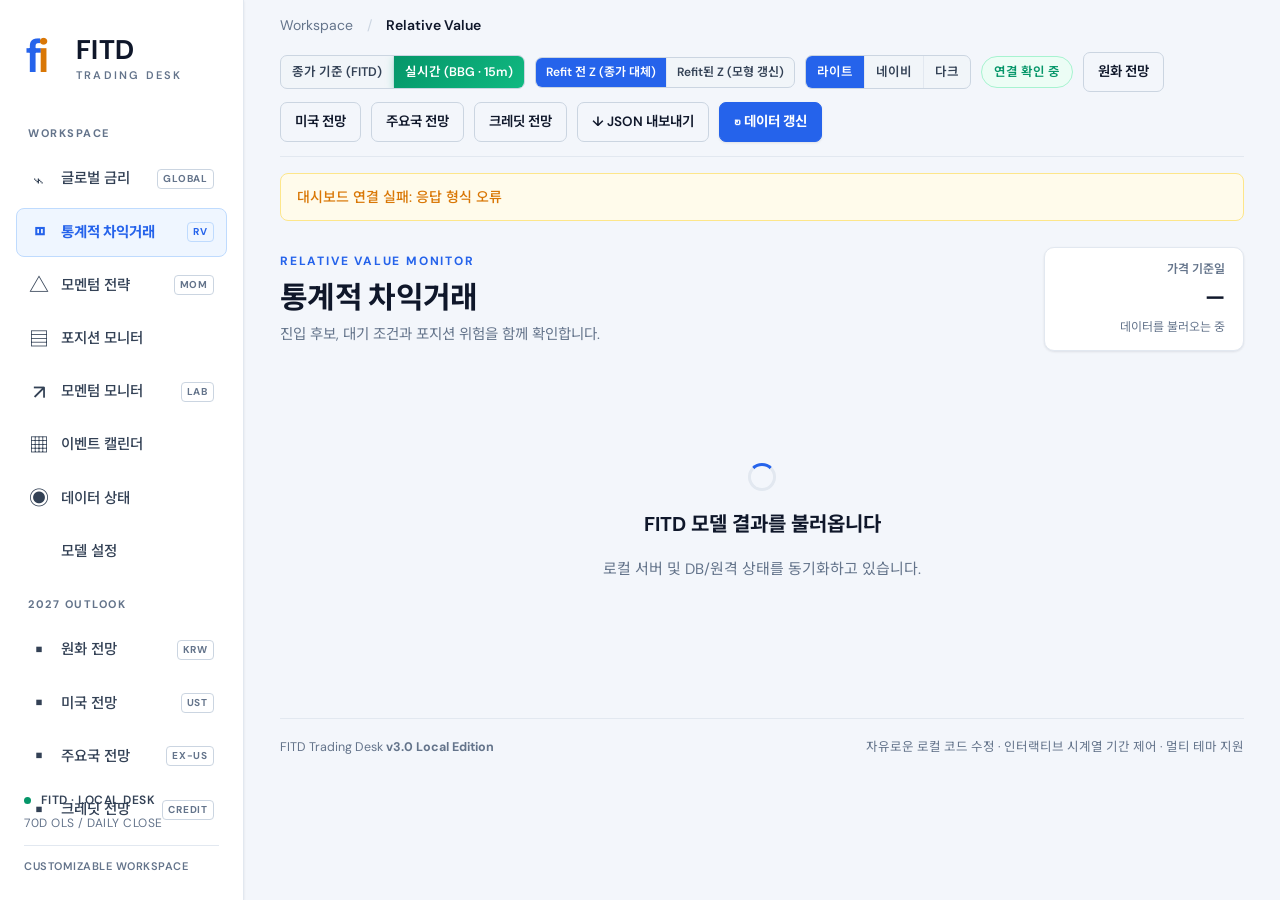
==== index.html @ e3f9f6d8 "Auto-sync FITD Desk snapshot (2026-11-24 13:37:31 KST, 8 files updated)" ====
<!doctype html>
<html lang="ko" data-theme="light">
<head>
  <meta charset="utf-8">
  <meta name="viewport" content="width=device-width,initial-scale=1">
  <meta name="description" content="FITD 기반 글로벌 금리, 통계적 차익거래(RV), 포지션 및 모멘텀·CTA 연구 대시보드">
  <title>FITD · Trading Desk</title>
  <script>
    (function() {
      try {
        var saved = localStorage.getItem('fitd-theme') || 'light';
        if (['light', 'slate', 'dark'].indexOf(saved) === -1) saved = 'light';
        document.documentElement.setAttribute('data-theme', saved);
      } catch (e) {}

      // Cloud Static Host Adapter (GitHub Pages / Vercel / Netlify / Non-local static hosting)
      var isLocalServer = (location.hostname === 'localhost' || location.hostname === '127.0.0.1' || location.port === '8090');
      if (!isLocalServer) {
        var origFetch = window.fetch.bind(window);
        var cloudBust = Math.floor(Date.now() / 15000);
        var useLocalBridgeUntil = 0;
        var LOCAL_API_BASE = 'http://localhost:8090';
        var LOCAL_POS_KEY = 'fitd-cloud-local-positions';
        var lastCloudState = null;

        function loadLocalPositions() {
          try { return JSON.parse(localStorage.getItem(LOCAL_POS_KEY) || '[]'); } catch (e) { return []; }
        }
        function saveLocalPositions(arr) {
          try { localStorage.setItem(LOCAL_POS_KEY, JSON.stringify(arr)); } catch (e) {}
        }
        function makeJsonResp(obj, status) {
          return new Response(JSON.stringify(obj), {
            status: status || 200,
            headers: { 'Content-Type': 'application/json; charset=utf-8' }
          });
        }
        function tryLocalBridge(urlStr, init, timeoutMs) {
          var ctrl = typeof AbortController !== 'undefined' ? new AbortController() : null;
          var timer = ctrl ? setTimeout(function() { ctrl.abort(); }, timeoutMs || 3000) : null;
          var opts = Object.assign({}, init || {});
          if (ctrl) opts.signal = ctrl.signal;
          return origFetch(LOCAL_API_BASE + urlStr, opts).then(function(r) {
            if (timer) clearTimeout(timer);
            if (!r.ok) throw new Error('HTTP ' + r.status);
            useLocalBridgeUntil = Date.now() + 90000;
            return r;
          }, function(err) {
            if (timer) clearTimeout(timer);
            throw err;
          });
        }
        function handleLocalBrowserPosition(body) {
          var arr = loadLocalPositions();
          var act = body && body.action;
          var nowIso = new Date().toISOString();
          var st = lastCloudState || {};
          var asOf = st.as_of || nowIso.slice(0, 10);
          var assetsMap = {};
          (st.assets || []).forEach(function(a) { assetsMap[a.id] = a; });

          if (act === 'manual_open') {
            var leg1 = body.leg1;
            var leg2 = body.leg2 || null;
            var a1 = assetsMap[leg1] || { name: leg1, class: 'FX' };
            var a2 = leg2 ? (assetsMap[leg2] || { name: leg2 }) : null;
            var cls = a1.class || 'FX';
            var krw = cls === 'Rates' && (body.rates_currency || 'KRW') === 'KRW';
            var s1 = cls === 'Rates'
              ? (Number(krw ? body.total_sensitivity_manwon : body.total_dv01_usd) || 100) * (krw ? 10000 : 1) * (leg2 ? (Number(body.leg1_weight || 50) / 100) : 1)
              : (Number(body.mio1 || 1) * 1e6);
            var s2 = !leg2 ? 0 : (cls === 'Rates'
              ? (Number(krw ? body.total_sensitivity_manwon : body.total_dv01_usd) || 100) * (krw ? 10000 : 1) * (1 - Number(body.leg1_weight || 50) / 100)
              : (Number(body.mio2 || 1) * 1e6));
            var pid = 'local_' + Math.random().toString(16).slice(2, 10);
            var q1 = Number(body.quote1 || 0);
            var q2 = leg2 ? Number(body.quote2 || 0) : null;
            var rowMatch = (st.rows || []).find(function(r) { return r.id === (leg1 + '-' + leg2) || r.id === (leg2 + '-' + leg1); });
            var newPos = {
              id: pid,
              schema_version: 2,
              revision: 1,
              pair_id: leg2 ? (leg1 + '-' + leg2) : leg1,
              name: a2 ? (a1.name + ' / ' + a2.name) : a1.name,
              asset_class: cls,
              pnl_currency: cls === 'Rates' ? (body.rates_currency || 'KRW') : 'USD',
              strategy: body.strategy || 'MANUAL',
              shape: leg2 ? (body.shape || 'PAIR') : 'SINGLE',
              leg1: leg1,
              leg2: leg2,
              node1: a1.name,
              node2: a2 ? a2.name : null,
              side1: Number(body.side1 || 1),
              side2: leg2 ? Number(body.side2 || -1) : 0,
              entry_date: body.entry_date || asOf,
              status: 'OPEN',
              monitor: 'HOLD',
              monitor_flags: [{ code: 'HOLD', reason: '클라우드 브라우저 로컬 저장 포지션 (전사 공유 등록은 메인 데스크 PC에서 자동 동기화됩니다)' }],
              leg1_size: s1,
              leg2_size: s2,
              current_leg1_size: s1,
              current_leg2_size: s2,
              remaining_fraction: 1.0,
              entry_quote1: q1,
              entry_quote2: q2,
              average_entry_quote1: q1,
              average_entry_quote2: q2,
              pnl: 0,
              realized_pnl: 0,
              unrealized_pnl: 0,
              fixed_z: rowMatch ? Number(rowMatch.oos_z || 0) : 0,
              entry_fixed_z: rowMatch ? Number(rowMatch.oos_z || 0) : 0,
              current_oos_z: rowMatch ? Number(rowMatch.oos_z || 0) : 0,
              current_refit_z: rowMatch ? Number(rowMatch.refit_z || 0) : 0,
              exit_z: 0.5,
              stop_z: 3.7,
              hardcap: Number(body.hardcap || 0),
              notes: body.notes || '',
              lots: [{ id: pid + ':original', entry_date: body.entry_date || asOf, entry_quote1: q1, entry_quote2: q2, leg1_size: s1, leg2_size: s2, remaining_fraction: 1.0, unrealized_pnl: 0 }],
              events: [{ type: 'OPEN', trade_date: body.entry_date || asOf, quote1: q1, quote2: q2, leg1_size: s1, leg2_size: s2, remaining_fraction: 1.0, notes: body.notes || '', created_at: nowIso }],
              history_points: [],
              _browser_local: true
            };
            arr.unshift(newPos);
            saveLocalPositions(arr);
            return makeJsonResp({ ok: true, id: pid, local_only: true });
          }
          if (act === 'delete') {
            arr = arr.filter(function(p) { return p.id !== body.id; });
            saveLocalPositions(arr);
            return makeJsonResp({ ok: true, deleted: body.id, local_only: true });
          }
          var idx = arr.findIndex(function(p) { return p.id === body.id; });
          if (idx === -1) {
            return makeJsonResp({ error: '이 포지션은 메인 데스크 PC(localhost:8090)에서 관리되는 공유 포지션입니다. 메인 데스크 PC에서 수정/청산하면 클라우드에 자동 반영됩니다.' }, 400);
          }
          if (act === 'note') arr[idx].notes = body.notes || '';
          else if (act === 'close' || act === 'manual_close') {
            arr[idx].status = 'CLOSED';
            arr[idx].remaining_fraction = 0;
            arr[idx].exit_date = body.trade_date || asOf;
          } else if (act === 'manual_edit') {
            if (body.quote1 != null) arr[idx].entry_quote1 = arr[idx].average_entry_quote1 = Number(body.quote1);
            if (body.quote2 != null) arr[idx].entry_quote2 = arr[idx].average_entry_quote2 = Number(body.quote2);
            if (body.notes != null) arr[idx].notes = body.notes;
          }
          saveLocalPositions(arr);
          return makeJsonResp({ ok: true, id: body.id, local_only: true });
        }

        window.fetch = function(input, init) {
          var urlStr = typeof input === 'string' ? input : (input && input.url ? input.url : String(input));
          var method = (init && init.method ? init.method : 'GET').toUpperCase();
          var modePref = 'live';
          try { modePref = localStorage.getItem('fitd-data-mode') || 'live'; } catch (e) {}
          if (urlStr.indexOf('mode=close') !== -1) modePref = 'close';
          else if (urlStr.indexOf('mode=live') !== -1) modePref = 'live';

          // Bridge write actions (/api/positions, /api/settings) to local server if available on this PC, else browser-local fallback
          if (urlStr.indexOf('/api/positions') === 0 && method === 'POST') {
            var reqBody = {};
            try { reqBody = JSON.parse((init && init.body) || '{}'); } catch (e) {}
            return tryLocalBridge(urlStr, init, 4000).catch(function() {
              return handleLocalBrowserPosition(reqBody);
            });
          }
          if (urlStr.indexOf('/api/settings') === 0 && method === 'POST') {
            return tryLocalBridge(urlStr, init, 4000).catch(function() {
              return makeJsonResp({ ok: true, local_only: true });
            });
          }
          if (urlStr.indexOf('/api/refresh') === 0) {
            cloudBust = Date.now();
            return tryLocalBridge(urlStr, init, 6000).catch(function() {
              return origFetch('./data/cloud-status.json?t=' + cloudBust, { cache: 'no-store' });
            });
          }
          if (urlStr.indexOf('/api/') === 0 && Date.now() < useLocalBridgeUntil) {
            return tryLocalBridge(urlStr, init, 3000).catch(function() {
              useLocalBridgeUntil = 0;
              return window.fetch(input, init);
            });
          }

          var ts = 't=' + cloudBust;
          if (urlStr.indexOf('/api/data-mode') === 0) {
            if (method === 'POST' && init && init.body) {
              try {
                var b = JSON.parse(init.body);
                if (b.mode) localStorage.setItem('fitd-data-mode', b.mode);
                if (b.force_refresh) cloudBust = Date.now();
              } catch (e) {}
            }
            return origFetch('./data/cloud-status.json?t=' + cloudBust, { cache: 'no-store' });
          }
          if (urlStr.indexOf('/api/state') === 0) {
            return origFetch('./data/state-' + modePref + '.json?' + ts, { cache: 'no-store' }).then(function(resp) {
              if (!resp.ok) return resp;
              return resp.json().then(function(stObj) {
                lastCloudState = stObj;
                var lp = loadLocalPositions();
                if (lp.length) {
                  var existingIds = {};
                  (stObj.positions || []).forEach(function(p) { existingIds[p.id] = true; });
                  var merged = (stObj.positions || []).slice();
                  lp.forEach(function(p) { if (!existingIds[p.id]) merged.unshift(p); });
                  stObj.positions = merged;
                }
                return makeJsonResp(stObj, 200);
              });
            });
          }
          if (urlStr.indexOf('/api/momentum-cta') === 0) {
            return origFetch('./data/momentum-cta-' + modePref + '.json?' + ts, { cache: 'no-store' });
          }
          if (urlStr.indexOf('/api/cta-monitor') === 0) {
            return origFetch('./data/cta-monitor-' + modePref + '.json?' + ts, { cache: 'no-store' });
          }
          if (urlStr.indexOf('/api/recipe1-control') === 0) {
            return origFetch('./data/recipe1-control.json?' + ts, { cache: 'no-store' });
          }
          if (urlStr.indexOf('/api/momentum-strategy') === 0) {
            return origFetch('./data/momentum-strategy.json?' + ts, { cache: 'no-store' });
          }
          if (urlStr.indexOf('/api/fx-momentum-synergy') === 0 || urlStr.indexOf('/data/fx-momentum-synergy.json') === 0) {
            return origFetch('./data/fx-momentum-synergy.json?' + ts, { cache: 'no-store' });
          }
          if (urlStr.indexOf('/data/') === 0) {
            return origFetch('.' + urlStr, init);
          }
          return origFetch(input, init);
        };
      }
    })();
  </script>
  <link rel="stylesheet" href="./app.css?v=5">
</head>
<body>
  <aside class="sidebar">
    <a class="brand" href="#rv" aria-label="FITD 홈">
      <span class="logo">f<span>i</span></span>
      <span>FITD<span class="brand-sub">TRADING DESK</span></span>
    </a>

    <div class="nav-label">WORKSPACE</div>
    <nav aria-label="주 메뉴">
      <button data-tab="treasury" class="nav"><span>⌁</span> 글로벌 금리 <i>GLOBAL</i></button>
      <button data-tab="rv" class="nav active"><span>◫</span> 통계적 차익거래 <i>RV</i></button>
      <button data-tab="mom_strategy" class="nav"><span>△</span> 모멘텀 전략 <i>MOM</i></button>
      <button data-tab="book" class="nav"><span>▤</span> 포지션 모니터</button>
      <button data-tab="momentum" class="nav"><span>↗</span> 모멘텀 모니터 <i>LAB</i></button>
      <button data-tab="events" class="nav"><span>▦</span> 이벤트 캘린더</button>
      <button data-tab="data" class="nav"><span>◉</span> 데이터 상태</button>
      <button data-tab="settings" class="nav"><span></span> 모델 설정</button>
    </nav>

    <div class="nav-label" style="margin-top:20px">2027 OUTLOOK</div>
    <nav aria-label="2027 연간전망 리포트">
      <a href="./krw-2027-outlook.html" class="nav"><span>▪</span> 원화 전망 <i>KRW</i></a>
      <a href="./ust-2027-outlook.html" class="nav"><span>▪</span> 미국 전망 <i>UST</i></a>
      <a href="./global-2027-outlook.html" class="nav"><span>▪</span> 주요국 전망 <i>EX-US</i></a>
      <a href="./credit-2027-outlook.html" class="nav"><span>▪</span> 크레딧 전망 <i>CREDIT</i></a>
    </nav>

    <div class="sidebar-bottom">
      <span class="small-dot"></span> FITD · LOCAL DESK
      <p>70D OLS / DAILY CLOSE</p>
      <div class="privacy">CUSTOMIZABLE WORKSPACE</div>
    </div>
  </aside>

  <main>
    <header class="topbar">
      <div class="breadcrumb">
        Workspace <span>/</span> <b id="crumb">Relative Value</b>
      </div>
      <div class="top-actions">
        <div class="mode-switcher segmented" role="group" aria-label="데이터 소스 모드 선택">
          <button type="button" data-mode-btn="close" class="on" title="FITD DB 매일 오전 8시 전일자 종가 기준">종가 기준 (FITD)</button>
          <button type="button" data-mode-btn="live" title="전일 종가 유지 + 블룸버그 실시간 시계열 추가 (15분 주기 자동 갱신)">실시간 (BBG · 15m)</button>
        </div>
        <div class="z-basis-switcher segmented" id="z-basis-switcher" role="group" aria-label="실시간 Z-Score 기준 선택" hidden>
          <button type="button" data-z-basis-btn="prerefit" class="on" title="전일 종가 모형(Refit 전)을 유지하고 전일 종가를 현재 실시간 가격으로 대체해 평가합니다">Refit 전 Z (종가 대체)</button>
          <button type="button" data-z-basis-btn="refit" title="전일 종가까지 70일 모형을 Refit한 뒤 오늘 실시간 가격을 새 시계열 점으로 추가해 평가합니다">Refit된 Z (모형 갱신)</button>
        </div>
        <div class="theme-switcher segmented" role="group" aria-label="화면 테마 선택">
          <button type="button" data-theme-btn="light" title="밝고 선명한 화이트/슬레이트 테마">라이트</button>
          <button type="button" data-theme-btn="slate" title="눈이 편안한 소프트 네이비 테마">네이비</button>
          <button type="button" data-theme-btn="dark" title="고대비 다크 테마">다크</button>
        </div>
        <span class="connection" id="connection">연결 확인 중</span>
        <a class="btn quiet" href="./krw-2027-outlook.html" title="국내 증권사 2027 원화채 연간전망">원화 전망</a>
        <a class="btn quiet" href="./ust-2027-outlook.html" title="해외 IB 2027 미국 매크로 & 미국채 연간전망">미국 전망</a>
        <a class="btn quiet" href="./global-2027-outlook.html" title="해외 IB 2027 미국 외 주요국 매크로 & 국채 연간전망">주요국 전망</a>
        <a class="btn quiet" href="./credit-2027-outlook.html" title="2027 원화·글로벌 크레딧 연간전망">크레딧 전망</a>
        <button class="btn quiet" id="export">↓ JSON 내보내기</button>
        <button class="btn primary" id="refresh">↻ 데이터 갱신</button>
      </div>
    </header>

    <div id="notice" class="notice" hidden></div>

    <div class="page-head">
      <div>
        <div class="eyebrow" id="eyebrow">RELATIVE VALUE MONITOR</div>
        <h1 id="title">통계적 차익거래</h1>
        <p id="subtitle">진입 후보, 대기 조건과 포지션 위험을 함께 확인합니다.</p>
      </div>
      <div class="asof">
        <span>가격 기준일</span>
        <strong id="asof">—</strong>
        <small id="updated">데이터를 불러오는 중</small>
      </div>
    </div>

    <div id="loading" class="loading">
      <div class="spinner"></div>
      <h2>FITD 모델 결과를 불러옵니다</h2>
      <p>로컬 서버 및 DB/원격 상태를 동기화하고 있습니다.</p>
    </div>

    <section id="view" hidden></section>

    <footer>
      <span>FITD Trading Desk <b>v3.0 Local Edition</b></span>
      <span>자유로운 로컬 코드 수정 · 인터랙티브 시계열 기간 제어 · 멀티 테마 지원</span>
    </footer>
  </main>

  <div id="toast" role="status"></div>
  <dialog id="position-dialog" aria-label="포지션 입력"></dialog>

  <script type="module" src="./app.js?v=17"></script>
</body>
</html>
---- app.css ----
@import url('https://fonts.googleapis.com/css2?family=DM+Sans:wght@400;500;600;700&family=Noto+Sans+KR:wght@400;500;600;700&family=JetBrains+Mono:wght@500;600&display=swap');

/* ==========================================================================
   1. THEME TOKENS (Light Default · Soft Navy Slate · Refined Dark)
   ========================================================================== */
:root,
html[data-theme="light"] {
  color-scheme: light;
  --bg: #f3f6fb;
  --sidebar: #ffffff;
  --panel: #ffffff;
  --panel2: #f8fafc;
  --bg-soft: #f8fafc;
  --panel-subtle: #f1f5f9;
  --panel-accent: #eff6ff;
  --line: #e2e8f0;
  --border: #e2e8f0;
  --line-strong: #cbd5e1;
  --text: #0f172a;
  --text-secondary: #334155;
  --muted: #64748b;
  --input-bg: #ffffff;
  --input-border: #cbd5e1;
  --row-hover: #f1f5f9;
  --row-selected: #eff6ff;
  --th-bg: #f8fafc;

  /* Brand & Semantic Accents */
  --primary: #2563eb;
  --primary-fg: #ffffff;
  --orange: #d97706;
  --orange-bg: #fffbeb;
  --orange-border: #fde68a;
  --green: #059669;
  --green-bg: #ecfdf5;
  --green-border: #a7f3d0;
  --red: #e11d48;
  --red-bg: #fff1f2;
  --red-border: #fecdd3;
  --blue: #2563eb;
  --blue-bg: #eff6ff;
  --blue-border: #bfdbfe;
  --purple: #7c3aed;
  --purple-bg: #f5f3ff;
  --purple-border: #ddd6fe;

  --shadow-sm: 0 1px 3px rgba(15, 23, 42, 0.06), 0 1px 2px rgba(15, 23, 42, 0.04);
  --shadow-md: 0 4px 12px rgba(15, 23, 42, 0.08);
  --shadow-lg: 0 12px 32px rgba(15, 23, 42, 0.14);
}

html[data-theme="slate"] {
  color-scheme: dark;
  --bg: #151f32;
  --sidebar: #111a2b;
  --panel: #1e293b;
  --panel2: #263449;
  --bg-soft: #263449;
  --panel-subtle: #192436;
  --panel-accent: #1e3a5f;
  --line: #334155;
  --border: #334155;
  --line-strong: #475569;
  --text: #f8fafc;
  --text-secondary: #e2e8f0;
  --muted: #94a3b8;
  --input-bg: #151f32;
  --input-border: #475569;
  --row-hover: #263449;
  --row-selected: #1e3a5f;
  --th-bg: #192335;

  --primary: #3b82f6;
  --primary-fg: #ffffff;
  --orange: #fb923c;
  --orange-bg: rgba(251, 146, 60, 0.14);
  --orange-border: rgba(251, 146, 60, 0.4);
  --green: #34d399;
  --green-bg: rgba(52, 211, 153, 0.14);
  --green-border: rgba(52, 211, 153, 0.4);
  --red: #fb7185;
  --red-bg: rgba(251, 113, 133, 0.14);
  --red-border: rgba(251, 113, 133, 0.4);
  --blue: #60a5fa;
  --blue-bg: rgba(96, 165, 250, 0.14);
  --blue-border: rgba(96, 165, 250, 0.4);
  --purple: #c084fc;
  --purple-bg: rgba(192, 132, 252, 0.14);
  --purple-border: rgba(192, 132, 252, 0.4);

  --shadow-sm: 0 2px 6px rgba(0, 0, 0, 0.22);
  --shadow-md: 0 6px 18px rgba(0, 0, 0, 0.3);
  --shadow-lg: 0 14px 36px rgba(0, 0, 0, 0.45);
}

html[data-theme="dark"] {
  color-scheme: dark;
  --bg: #0f141d;
  --sidebar: #131924;
  --panel: #171f2c;
  --panel2: #1e2838;
  --bg-soft: #1e2838;
  --panel-subtle: #131a25;
  --panel-accent: #1b283d;
  --line: #283446;
  --border: #283446;
  --line-strong: #384860;
  --text: #f1f5f9;
  --text-secondary: #cbd5e1;
  --muted: #94a3b8;
  --input-bg: #111823;
  --input-border: #384860;
  --row-hover: #1f2a3c;
  --row-selected: #223147;
  --th-bg: #131a25;

  --primary: #ff9f4a;
  --primary-fg: #1f160e;
  --orange: #ffad69;
  --orange-bg: rgba(255, 173, 105, 0.14);
  --orange-border: rgba(255, 173, 105, 0.4);
  --green: #6bd9b5;
  --green-bg: rgba(107, 217, 181, 0.14);
  --green-border: rgba(107, 217, 181, 0.4);
  --red: #f48591;
  --red-bg: rgba(244, 133, 145, 0.14);
  --red-border: rgba(244, 133, 145, 0.4);
  --blue: #91b5ff;
  --blue-bg: rgba(145, 181, 255, 0.14);
  --blue-border: rgba(145, 181, 255, 0.4);
  --purple: #d6abff;
  --purple-bg: rgba(214, 171, 255, 0.14);
  --purple-border: rgba(214, 171, 255, 0.4);

  --shadow-sm: 0 2px 6px rgba(0, 0, 0, 0.3);
  --shadow-md: 0 6px 18px rgba(0, 0, 0, 0.4);
  --shadow-lg: 0 14px 36px rgba(0, 0, 0, 0.55);
}

/* ==========================================================================
   2. BASE & LAYOUT
   ========================================================================== */
* {
  box-sizing: border-box;
}
[hidden] {
  display: none !important;
}
body {
  margin: 0;
  background: var(--bg);
  color: var(--text);
  font: 15px/1.6 'DM Sans', 'Noto Sans KR', -apple-system, BlinkMacSystemFont, sans-serif;
  transition: background-color 0.18s ease, color 0.18s ease;
}
button,
input,
select,
textarea {
  font: inherit;
}
button,
a,
input,
select {
  outline-offset: 3px;
}
button {
  cursor: pointer;
}
button:disabled {
  cursor: not-allowed;
  opacity: 0.5;
}
a {
  color: inherit;
  text-decoration: none;
}

/* Sidebar */
.sidebar {
  width: 244px;
  position: fixed;
  inset: 0 auto 0 0;
  background: var(--sidebar);
  border-right: 1px solid var(--line);
  padding: 28px 16px;
  z-index: 10;
  box-shadow: var(--shadow-sm);
}
.brand {
  display: flex;
  gap: 12px;
  align-items: center;
  font-size: 27px;
  font-weight: 700;
  letter-spacing: 0.4px;
  padding: 0 10px;
  color: var(--text);
}
.logo {
  width: 38px;
  height: 42px;
  display: flex;
  align-items: center;
  color: var(--primary);
  font-size: 48px;
  font-weight: 600;
  line-height: 1;
}
.logo span {
  color: var(--orange);
  margin-left: -3px;
}
.brand-sub {
  display: block;
  font-size: 11px;
  letter-spacing: 2.2px;
  color: var(--muted);
  font-weight: 600;
  margin-top: -4px;
}
.nav-label {
  color: var(--muted);
  font-size: 11px;
  font-weight: 700;
  letter-spacing: 1.5px;
  margin: 40px 12px 12px;
}
.nav {
  border: 1px solid transparent;
  color: var(--text-secondary);
  background: none;
  width: 100%;
  display: flex;
  align-items: center;
  gap: 12px;
  text-align: left;
  padding: 12px 12px;
  border-radius: 8px;
  margin-bottom: 4px;
  font-size: 14.5px;
  font-weight: 500;
  transition: all 0.14s ease;
}
.nav > span {
  font-size: 20px;
  line-height: 1;
  width: 20px;
  text-align: center;
}
.nav:hover {
  background: var(--row-hover);
  color: var(--text);
}
.nav.active {
  background: var(--blue-bg);
  color: var(--primary);
  border-color: var(--blue-border);
  font-weight: 700;
}
.nav i {
  margin-left: auto;
  font-size: 10px;
  font-weight: 700;
  border: 1px solid var(--line-strong);
  border-radius: 4px;
  font-style: normal;
  padding: 1px 5px;
  letter-spacing: 0.8px;
  color: var(--muted);
}
.nav.active i {
  border-color: var(--blue-border);
  color: var(--primary);
}
.sidebar-bottom {
  position: absolute;
  bottom: 24px;
  left: 24px;
  right: 24px;
  font-size: 12px;
  color: var(--text-secondary);
  font-weight: 600;
  letter-spacing: 0.5px;
}
.small-dot {
  display: inline-block;
  width: 7px;
  height: 7px;
  background: var(--green);
  border-radius: 50%;
  margin-right: 6px;
}
.sidebar-bottom p {
  font-size: 12px;
  color: var(--muted);
  font-weight: 400;
  margin: 4px 0 0;
}
.privacy {
  padding-top: 12px;
  margin-top: 12px;
  border-top: 1px solid var(--line);
  font-size: 11px;
  color: var(--muted);
}

/* Main Content Area */
main {
  margin-left: 244px;
  padding: 0 36px 40px;
  max-width: 2100px;
}
.topbar {
  min-height: 76px;
  padding: 14px 0;
  border-bottom: 1px solid var(--line);
  display: flex;
  align-items: center;
  justify-content: space-between;
  gap: 16px;
  flex-wrap: wrap;
}
.breadcrumb {
  font-size: 14px;
  color: var(--muted);
}
.breadcrumb span {
  padding: 0 10px;
  color: var(--line-strong);
}
.breadcrumb b {
  font-weight: 600;
  color: var(--text);
}
.top-actions {
  display: flex;
  align-items: center;
  gap: 10px;
  flex-wrap: wrap;
}
.theme-switcher button {
  font-size: 12.5px !important;
  padding: 6px 11px !important;
  font-weight: 600;
}
.connection {
  font-size: 12.5px;
  font-weight: 600;
  padding: 5px 12px;
  border: 1px solid var(--green-border);
  background: var(--green-bg);
  border-radius: 30px;
  color: var(--green);
}
.connection.offline {
  color: var(--orange);
  background: var(--orange-bg);
  border-color: var(--orange-border);
}

/* Buttons */
.btn {
  border: 1px solid var(--line-strong);
  border-radius: 7px;
  background: var(--panel);
  color: var(--text);
  padding: 8px 14px;
  font-size: 13.5px;
  font-weight: 600;
  white-space: nowrap;
  box-shadow: var(--shadow-sm);
  transition: all 0.14s ease;
}
.btn:hover:not(:disabled) {
  background: var(--row-hover);
  border-color: var(--primary);
}
.btn.primary {
  background: var(--primary);
  border-color: var(--primary);
  color: var(--primary-fg);
  font-weight: 700;
}
.btn.primary:hover:not(:disabled) {
  filter: brightness(1.08);
}
.btn.quiet {
  background: transparent;
  box-shadow: none;
}
.btn.ust-active {
  background: var(--blue-bg);
  color: var(--primary);
  border-color: var(--primary);
}

/* Page Header & KPI Stats */
.page-head {
  display: flex;
  align-items: center;
  justify-content: space-between;
  margin: 26px 0 22px;
  gap: 20px;
}
.eyebrow {
  font-size: 12px;
  font-weight: 700;
  letter-spacing: 1.8px;
  color: var(--primary);
  margin-bottom: 6px;
}
h1 {
  font-size: 30px;
  line-height: 1.3;
  letter-spacing: -0.7px;
  margin: 0 0 6px;
  font-weight: 700;
  color: var(--text);
}
.page-head p {
  margin: 0;
  color: var(--muted);
  font-size: 14.5px;
  max-width: 680px;
}
.asof {
  text-align: right;
  min-width: 200px;
  background: var(--panel);
  border: 1px solid var(--line);
  padding: 12px 18px;
  border-radius: 10px;
  box-shadow: var(--shadow-sm);
}
.asof > span {
  display: block;
  color: var(--muted);
  font-size: 12px;
  font-weight: 600;
}
.asof strong {
  display: block;
  font-size: 22px;
  font-weight: 700;
  color: var(--text);
  font-variant-numeric: tabular-nums;
}
.asof small {
  font-size: 12px;
  color: var(--muted);
}

.stats {
  display: grid;
  grid-template-columns: repeat(4, 1fr);
  gap: 15px;
  margin-bottom: 22px;
}
.stat {
  background: var(--panel);
  border: 1px solid var(--line);
  border-radius: 10px;
  padding: 18px 20px;
  min-height: 112px;
  box-shadow: var(--shadow-sm);
}
.stat .label {
  font-size: 13.5px;
  font-weight: 600;
  color: var(--muted);
  display: flex;
  justify-content: space-between;
}
.stat .num {
  font-size: 31px;
  line-height: 1.3;
  font-weight: 700;
  margin-top: 8px;
  font-variant-numeric: tabular-nums;
  color: var(--text);
}
.stat .num small {
  font-size: 14px;
  font-weight: 500;
  color: var(--muted);
  margin-left: 6px;
  white-space: nowrap;
}
.stat .help {
  font-size: 12.5px;
  color: var(--muted);
  margin-top: 6px;
}
.green { color: var(--green) !important; }
.red { color: var(--red) !important; }
.orange { color: var(--orange) !important; }
.blue { color: var(--blue) !important; }
.muted { color: var(--muted); font-size: 13.5px; }

/* ==========================================================================
   3. UNIVERSAL TIME-SERIES RANGE CONTROLLER & FLOATING TOOLTIP
   ========================================================================== */
.range-controller {
  display: flex;
  align-items: center;
  gap: 10px;
  flex-wrap: wrap;
  padding: 10px 16px;
  background: var(--panel-subtle);
  border-top: 1px solid var(--line);
  border-bottom: 1px solid var(--line);
}
.range-controller.rc-compact {
  padding: 8px 12px;
  gap: 8px;
  border-radius: 8px;
  border: 1px solid var(--line);
  margin: 6px 14px 10px;
}
.rc-presets button {
  font-size: 12.5px !important;
  padding: 5px 10px !important;
  font-weight: 600;
}
.rc-date-group {
  display: flex;
  align-items: center;
  gap: 6px;
  flex-wrap: wrap;
  background: var(--panel);
  border: 1px solid var(--line-strong);
  border-radius: 6px;
  padding: 3px 8px;
}
.rc-date-group.active {
  border-color: var(--primary);
  box-shadow: 0 0 0 2px var(--blue-bg);
}
.rc-date-label {
  font-size: 12px;
  font-weight: 600;
  color: var(--muted);
  margin-right: 2px;
}
.rc-date-group input[type="date"] {
  border: 1px solid var(--line);
  border-radius: 4px;
  background: var(--input-bg);
  color: var(--text);
  padding: 3px 6px;
  font-size: 12.5px;
  font-family: 'DM Sans', sans-serif;
}
.rc-tilde {
  color: var(--muted);
  font-weight: 600;
}
.rc-apply-btn {
  padding: 4px 9px !important;
  font-size: 12px !important;
  background: var(--primary);
  color: var(--primary-fg);
  border-color: var(--primary);
}
.rc-reset-btn {
  padding: 4px 7px !important;
  font-size: 12px !important;
}
.rc-rebase-toggle {
  display: inline-flex;
  align-items: center;
  gap: 6px;
  font-size: 12.5px;
  font-weight: 600;
  color: var(--text-secondary);
  cursor: pointer;
  margin-left: auto;
  user-select: none;
}
.rc-rebase-toggle input {
  width: 15px;
  height: 15px;
  accent-color: var(--primary);
}

/* Instant Floating Chart Tooltip */
.chart-floating-tooltip {
  position: fixed;
  z-index: 9999;
  pointer-events: none;
  background: var(--panel);
  color: var(--text);
  border: 1px solid var(--primary);
  border-radius: 8px;
  padding: 9px 12px;
  box-shadow: var(--shadow-lg);
  font-size: 12.5px;
  line-height: 1.5;
  min-width: 150px;
  max-width: 320px;
}
.cft-head {
  font-weight: 700;
  color: var(--primary);
  border-bottom: 1px solid var(--line);
  padding-bottom: 4px;
  margin-bottom: 5px;
  font-variant-numeric: tabular-nums;
}
.cft-row {
  color: var(--text-secondary);
  font-weight: 500;
  font-variant-numeric: tabular-nums;
}

/* ==========================================================================
   4. PANELS, TABLES, FILTERS & TAGS
   ========================================================================== */
.workspace {
  display: grid;
  grid-template-columns: minmax(580px, 1.35fr) minmax(430px, 0.95fr);
  gap: 20px;
  align-items: start;
}
.workspace.detail-expanded {
  grid-template-columns: 1fr;
}
.panel {
  border: 1px solid var(--line);
  border-radius: 10px;
  background: var(--panel);
  overflow: hidden;
  box-shadow: var(--shadow-sm);
}
.panel-head {
  display: flex;
  align-items: center;
  justify-content: space-between;
  padding: 16px 20px;
  border-bottom: 1px solid var(--line);
  gap: 12px;
  flex-wrap: wrap;
}
.panel-head h2,
.panel-head h3 {
  margin: 0;
  font-size: 16.5px;
  font-weight: 700;
  color: var(--text);
}
.panel-head small {
  font-size: 12.5px;
  color: var(--muted);
}
.panel-head .count {
  font-weight: 500;
  color: var(--muted);
  font-size: 14px;
  margin-left: 8px;
}

.filters {
  display: flex;
  gap: 10px;
  padding: 12px 18px;
  align-items: center;
  flex-wrap: wrap;
  background: var(--panel);
}
.segmented {
  display: inline-flex;
  background: var(--panel-subtle);
  border: 1px solid var(--line-strong);
  border-radius: 7px;
  overflow: hidden;
}
.segmented button {
  background: none;
  border: 0;
  border-right: 1px solid var(--line);
  color: var(--text-secondary);
  font-size: 13px;
  font-weight: 600;
  padding: 7px 12px;
  transition: all 0.12s ease;
}
.segmented button:last-child {
  border-right: 0;
}
.segmented button:hover {
  background: var(--row-hover);
  color: var(--text);
}
.segmented button.on {
  background: var(--primary);
  color: var(--primary-fg);
}

.filters select,
.filters input {
  border: 1px solid var(--input-border);
  border-radius: 6px;
  background: var(--input-bg);
  color: var(--text);
  padding: 7px 10px;
  font-size: 13px;
  max-width: 190px;
}
.filters input[type="search"],
.filters input#search {
  margin-left: auto;
  width: 165px;
}

.table-scroll {
  overflow: auto;
}
table {
  width: 100%;
  border-collapse: collapse;
  text-align: left;
  white-space: nowrap;
}
th {
  font-size: 12.5px;
  font-weight: 700;
  color: var(--muted);
  letter-spacing: 0.2px;
  padding: 11px 14px;
  background: var(--th-bg);
  border-top: 1px solid var(--line);
  border-bottom: 1px solid var(--line);
  position: sticky;
  top: 0;
  z-index: 1;
}
td {
  padding: 13px 14px;
  font-size: 14px;
  border-bottom: 1px solid var(--line);
  font-variant-numeric: tabular-nums;
  color: var(--text);
}
tr:last-child td {
  border-bottom: 0;
}
.pair-row,
.holding-row,
.mom-row {
  cursor: pointer;
  transition: background-color 0.1s ease;
}
.pair-row:hover,
.holding-row:hover,
.mom-row:hover {
  background: var(--row-hover);
}
.pair-row.selected,
.holding-row.selected,
.mom-row.selected,
.ust-board-row.selected,
#cross-board .selected,
.cta-position-table .selected {
  background: var(--row-selected);
}
.pair-row.selected td:first-child,
.mom-row.selected td:first-child,
.ust-board-row.selected td:first-child,
#cross-board .selected td:first-child {
  box-shadow: inset 3px 0 var(--primary);
}
.pair-name {
  font-weight: 700;
  color: var(--text);
}
.pair-sub {
  font-size: 12px;
  color: var(--muted);
  margin-top: 2px;
}
.number {
  font-family: 'DM Sans', sans-serif;
  text-align: right;
}
.z {
  font-size: 16.5px;
  font-weight: 700;
}

/* Visual Z-score Gauge in RV Table */
.z-cell-wrap {
  display: inline-flex;
  flex-direction: column;
  align-items: flex-end;
  gap: 4px;
  min-width: 78px;
}
.z-gauge {
  width: 72px;
  height: 5px;
  background: var(--panel-subtle);
  border-radius: 3px;
  overflow: hidden;
  position: relative;
  border: 1px solid var(--line);
}
.z-gauge-fill {
  height: 100%;
  border-radius: 3px;
}

/* Semantic Status Tags */
.tag {
  display: inline-block;
  border-radius: 5px;
  padding: 3px 8px;
  font-size: 12px;
  font-weight: 600;
  letter-spacing: 0.2px;
  white-space: nowrap;
  border: 1px solid var(--line-strong);
  color: var(--text-secondary);
  background: var(--panel-subtle);
}
.tag.primary {
  background: var(--green-bg);
  color: var(--green);
  border-color: var(--green-border);
}
.tag.hold {
  background: var(--orange-bg);
  color: var(--orange);
  border-color: var(--orange-border);
}
.tag.block {
  background: var(--red-bg);
  color: var(--red);
  border-color: var(--red-border);
}
.tag.shadow {
  background: var(--blue-bg);
  color: var(--blue);
  border-color: var(--blue-border);
}

.event-mini {
  font-size: 12px;
  font-weight: 600;
  color: var(--orange);
  max-width: 115px;
  overflow: hidden;
  text-overflow: ellipsis;
}
.table-foot {
  display: flex;
  align-items: center;
  justify-content: space-between;
  border-top: 1px solid var(--line);
  padding: 12px 16px;
  font-size: 12.5px;
  color: var(--muted);
  background: var(--panel-subtle);
}
.table-foot button {
  padding: 4px 10px;
  margin-left: 5px;
}
.sort-controls {
  border-top: 1px solid var(--line);
  background: var(--panel-subtle);
}
.sort-controls label {
  font-size: 13px;
  font-weight: 600;
  color: var(--text-secondary);
}
.sort-heading {
  background: none;
  border: 0;
  color: inherit;
  font: inherit;
  padding: 0;
  cursor: pointer;
}
.sort-heading:hover {
  color: var(--primary);
}

/* ==========================================================================
   5. RV DETAIL PANEL & CHARTS
   ========================================================================== */
.detail {
  padding-bottom: 10px;
  position: sticky;
  top: 16px;
}
.detail-top {
  padding: 20px 20px 8px;
}
.detail-label {
  display: flex;
  justify-content: space-between;
  align-items: center;
  color: var(--muted);
  font-size: 12px;
  font-weight: 700;
  letter-spacing: 0.8px;
}
.detail-title {
  font-size: 25px;
  font-weight: 700;
  letter-spacing: -0.5px;
  margin: 8px 0 4px;
  color: var(--text);
}
.detail-status {
  font-size: 13.5px;
  color: var(--text-secondary);
  margin-top: 6px;
  line-height: 1.65;
}
.z-summary {
  display: flex;
  justify-content: space-between;
  align-items: flex-end;
  margin: 16px 0 8px;
  padding: 12px 14px;
  background: var(--panel-subtle);
  border-radius: 8px;
  border: 1px solid var(--line);
}
.z-summary .big-z {
  font-size: 36px;
  font-weight: 700;
  line-height: 1.15;
}
.z-summary .z-caption {
  font-size: 12px;
  color: var(--muted);
  margin-top: 3px;
}
.z-summary .delta {
  text-align: right;
  font-size: 16px;
  font-weight: 600;
}
.chart {
  padding: 8px 12px 4px;
  position: relative;
}
.chart svg {
  width: 100%;
  height: auto;
  display: block;
}
.chart-note {
  display: flex;
  gap: 14px;
  padding: 6px 20px 12px;
  font-size: 12.5px;
  color: var(--muted);
  flex-wrap: wrap;
  align-items: center;
}
.chart-note i {
  display: inline-block;
  width: 12px;
  height: 3px;
  background: var(--orange);
  vertical-align: middle;
  margin-right: 5px;
  border-radius: 2px;
}
.chart-note i.refit {
  background: var(--blue);
}
.metrics-grid {
  display: grid;
  grid-template-columns: 1fr 1fr;
  border-top: 1px solid var(--line);
  padding: 14px 20px;
  gap: 14px 14px;
}
.metric-label {
  color: var(--muted);
  font-size: 12.5px;
}
.metric-value {
  font-size: 16px;
  font-weight: 700;
  margin-top: 2px;
  color: var(--text);
}
.actions {
  margin: 0 18px;
  padding: 12px 14px;
  background: var(--panel-subtle);
  border: 1px solid var(--line);
  border-radius: 7px;
}
.leg-action {
  display: flex;
  justify-content: space-between;
  font-size: 13.5px;
  margin: 4px 0;
  gap: 10px;
}
.risk-list {
  padding: 14px 20px;
  font-size: 13.5px;
}
.risk-list > div {
  display: flex;
  justify-content: space-between;
  margin: 6px 0;
  color: var(--text-secondary);
}
.risk-list b {
  color: var(--text);
  font-weight: 600;
}
.detail-event {
  margin: 0 18px 14px;
  background: var(--orange-bg);
  border: 1px solid var(--orange-border);
  border-radius: 7px;
  padding: 10px 12px;
  color: var(--orange);
  font-size: 12.5px;
}
.detail .record {
  padding: 0 18px 12px;
}
.detail .record button {
  width: 100%;
  padding: 11px;
}

.below {
  margin-top: 20px;
}
.event-strip {
  display: grid;
  grid-template-columns: repeat(3, 1fr);
  gap: 0;
}
.event-card {
  padding: 16px 20px;
  border-right: 1px solid var(--line);
}
.event-card:last-child {
  border: 0;
}
.event-card .when {
  font-size: 12px;
  font-weight: 700;
  color: var(--orange);
}
.event-card h3 {
  margin: 8px 0 6px;
  font-size: 15px;
  font-weight: 600;
}
.event-card p {
  font-size: 12.5px;
  color: var(--muted);
  margin: 0;
}
.rule-note {
  padding: 12px 18px;
  background: var(--panel-subtle);
  color: var(--muted);
  font-size: 12.5px;
  border-top: 1px solid var(--line);
}
.notice {
  margin-top: 16px;
  border: 1px solid var(--orange-border);
  background: var(--orange-bg);
  padding: 12px 16px;
  border-radius: 8px;
  color: var(--orange);
  font-size: 14px;
  font-weight: 500;
}
.research-banner {
  border: 1px solid var(--blue-border);
  background: var(--blue-bg);
  color: var(--blue);
  padding: 13px 18px;
  border-radius: 8px;
  margin-bottom: 18px;
  font-size: 14px;
}
.momentum-warning {
  padding: 14px 18px;
  border: 1px solid var(--orange-border);
  background: var(--orange-bg);
  color: var(--orange);
  border-radius: 8px;
  margin-bottom: 20px;
  font-size: 14.5px;
}

/* ==========================================================================
   6. GLOBAL RATES, US TREASURY & CTA WORKSPACE
   ========================================================================== */
.ust-toolbar {
  display: flex;
  align-items: center;
  justify-content: space-between;
  gap: 16px;
  margin-bottom: 20px;
  flex-wrap: wrap;
}
.ust-tabs {
  max-width: 100%;
  overflow-x: auto;
}
.ust-tabs button {
  font-size: 14.5px;
  padding: 10px 18px;
  white-space: nowrap;
}
.ust-source {
  color: var(--muted);
  font-size: 13px;
  letter-spacing: 0.5px;
}
.ust-source b {
  color: var(--text);
  margin-left: 8px;
  font-weight: 700;
}
.ust-yield-grid {
  display: grid;
  grid-template-columns: repeat(6, minmax(0, 1fr));
  gap: 13px;
  margin-bottom: 20px;
}
.global-grid-4 {
  grid-template-columns: repeat(4, minmax(0, 1fr));
}
.ust-yield-card {
  background: var(--panel);
  color: var(--text);
  border: 1px solid var(--line);
  border-radius: 10px;
  text-align: left;
  padding: 16px;
  min-width: 0;
  box-shadow: var(--shadow-sm);
  transition: all 0.14s ease;
}
.ust-yield-card:hover {
  border-color: var(--primary);
  background: var(--row-hover);
  transform: translateY(-1px);
}
.ust-card-label {
  display: block;
  font-size: 18px;
  font-weight: 700;
}
.ust-card-label small {
  display: block;
  color: var(--muted);
  font-size: 11px;
  font-weight: 500;
  letter-spacing: 0.5px;
  margin-top: 2px;
}
.ust-yield-card strong {
  font-size: 28px;
  font-weight: 700;
  display: block;
  font-variant-numeric: tabular-nums;
  margin: 12px 0 8px;
}
.ust-yield-card strong small {
  font-size: 15px;
  color: var(--muted);
  margin-left: 4px;
}
.ust-card-bottom {
  display: flex;
  align-items: flex-start;
  flex-direction: column;
  gap: 8px;
}
.ust-card-bottom b {
  font-size: 14px;
  font-weight: 600;
  white-space: nowrap;
}
.ust-card-bottom b small {
  font-size: 11.5px;
  color: var(--muted);
}
.ust-spark {
  width: 100%;
  height: 30px;
  max-width: 150px;
}
.ust-waiting {
  border-style: dashed;
}
.ust-two {
  display: grid;
  grid-template-columns: minmax(0, 1.35fr) minmax(0, 1fr);
  gap: 20px;
  margin-bottom: 20px;
  align-items: start;
}
.ust-two > .panel {
  min-width: 0;
}
.ust-chart {
  display: block;
  width: 100%;
  padding: 10px 10px 4px;
}
.ust-chart text {
  font: 13.5px 'DM Sans', sans-serif;
  fill: var(--muted);
}
.ust-footnote {
  color: var(--muted);
  font-size: 13px;
  line-height: 1.7;
  margin: 10px 20px 16px;
}
.ust-legend {
  display: flex;
  flex-wrap: wrap;
  gap: 10px 18px;
  padding: 8px 20px 4px;
  font-size: 12.5px;
  font-weight: 600;
  color: var(--text-secondary);
}
.ust-legend i {
  display: inline-block;
  width: 14px;
  height: 3px;
  vertical-align: middle;
  margin-right: 6px;
  border-radius: 2px;
}
.ust-text-link {
  border: 0;
  background: none;
  color: var(--text);
  font-weight: 700;
  text-align: left;
  padding: 0;
}
.ust-text-link:hover {
  color: var(--primary);
}
.ust-move-head,
.ust-move-row {
  display: grid;
  grid-template-columns: 80px 1fr 1fr;
  gap: 12px;
  padding: 13px 20px;
  align-items: center;
}
.ust-move-head {
  font-size: 13px;
  font-weight: 600;
  color: var(--muted);
  padding-bottom: 4px;
}
.ust-move-head small {
  display: block;
  font-size: 11px;
}
.ust-move-row {
  border-bottom: 1px solid var(--line);
}
.ust-move-row b {
  font-size: 15px;
  font-weight: 600;
}
.ust-move-cell {
  display: flex;
  flex-direction: column;
  gap: 4px;
  text-align: right;
  font-size: 13.5px;
  font-variant-numeric: tabular-nums;
}
.ust-move-track {
  height: 12px;
  position: relative;
  background: linear-gradient(90deg, transparent 49.5%, var(--line-strong) 49.5%, var(--line-strong) 50.5%, transparent 50.5%);
  border-radius: 3px;
}
.ust-move-track span {
  position: absolute;
  top: 2px;
  height: 8px;
  border-radius: 2px;
}
.ust-market-links {
  display: flex;
  flex-wrap: wrap;
  gap: 10px;
  padding: 0 20px 18px;
}
.ust-events {
  margin-top: 20px;
}
.ust-event-list {
  padding: 4px 20px 16px;
}
.ust-event-list > div {
  display: flex;
  flex-wrap: wrap;
  gap: 12px;
  align-items: center;
  padding: 12px 0;
  border-bottom: 1px solid var(--line);
  font-size: 14px;
}
.ust-event-list > div:last-child {
  border: 0;
}
.ust-method {
  margin-top: 20px;
  color: var(--muted);
  font-size: 13.5px;
}
.ust-method summary {
  padding: 16px 20px;
  cursor: pointer;
  color: var(--text);
  font-weight: 600;
}
.ust-method > div {
  padding: 0 20px 14px;
}
.ust-board-controls {
  gap: 16px;
}
.ust-board-controls label {
  display: flex;
  align-items: center;
  gap: 8px;
  font-size: 13.5px;
  font-weight: 600;
}
.ust-board-row button {
  border: 0;
  background: none;
  color: var(--text);
  text-align: left;
  font-size: 15.5px;
  font-weight: 700;
  padding: 0;
  display: block;
  width: 100%;
}
.ust-board-row button:hover {
  color: var(--primary);
}
.ust-board-row button small {
  display: block;
  color: var(--muted);
  font-size: 12px;
  font-weight: 400;
}
.ust-board-detail {
  margin-top: 20px;
  grid-template-columns: minmax(0, 1fr) minmax(0, 1.35fr);
}
.ust-rank-list {
  padding: 12px 18px;
}
.ust-rank-row {
  display: grid;
  grid-template-columns: 105px minmax(0, 1fr) 70px;
  gap: 10px;
  align-items: center;
  border: 0;
  border-radius: 6px;
  background: none;
  color: var(--text);
  width: 100%;
  padding: 8px 8px;
  text-align: left;
  font-size: 13.5px;
}
.ust-rank-row:hover,
.ust-rank-row.selected {
  background: var(--row-selected);
}
.ust-rank-row small {
  display: block;
  font-size: 11px;
  color: var(--muted);
}
.ust-rank-row b {
  font-weight: 700;
  text-align: right;
}
.ust-rank-track {
  height: 16px;
  position: relative;
  background: linear-gradient(90deg, transparent 49.5%, var(--line-strong) 49.5%, var(--line-strong) 50.5%, transparent 50.5%);
}
.ust-rank-track i {
  position: absolute;
  top: 2px;
  height: 12px;
  border-radius: 2px;
}
.ust-detail-metrics {
  display: flex;
  gap: 20px;
  padding: 14px 20px 4px;
  font-size: 13px;
  color: var(--muted);
  flex-wrap: wrap;
}
.ust-detail-metrics b {
  font-size: 15.5px;
  color: var(--text);
  margin-left: 5px;
}
.ust-mini-grid {
  display: grid;
  grid-template-columns: repeat(3, minmax(0, 1fr));
  gap: 18px;
  margin-top: 20px;
}
.ust-trend-title {
  display: flex;
  gap: 16px;
  align-items: center;
  padding: 10px 20px;
  flex-wrap: wrap;
}
.ust-trend-title strong {
  font-size: 22px;
}
.ust-trend-title > span {
  font-size: 28px;
  font-weight: 700;
  font-variant-numeric: tabular-nums;
}

.global-view-controls {
  display: flex;
  gap: 20px;
  align-items: center;
  flex-wrap: wrap;
  padding: 13px 18px;
  margin-bottom: 20px;
  border: 1px solid var(--line);
  border-radius: 10px;
  background: var(--panel);
  box-shadow: var(--shadow-sm);
}
.global-view-controls label {
  display: flex;
  align-items: center;
  gap: 8px;
  font-size: 14px;
  font-weight: 600;
}
.global-view-controls select,
.cross-controls select,
.cross-sort-label select {
  font: inherit;
  background: var(--input-bg);
  color: var(--text);
  border: 1px solid var(--input-border);
  border-radius: 6px;
  padding: 7px 10px;
  max-width: 220px;
}
.global-ma-controls {
  display: flex;
  align-items: center;
  gap: 14px;
  flex-wrap: wrap;
}
.global-ma-controls > span {
  color: var(--muted);
  font-size: 13.5px;
  font-weight: 600;
}
.global-ma-controls input {
  accent-color: var(--primary);
  width: 15px;
  height: 15px;
}
.global-ma-controls i {
  width: 14px;
  height: 3px;
  display: inline-block;
  border-radius: 2px;
}
.cross-controls {
  display: flex;
  align-items: flex-end;
  gap: 14px;
  flex-wrap: wrap;
  padding: 16px 20px 0;
}
.cross-controls label {
  display: flex;
  flex-direction: column;
  gap: 6px;
  font-size: 13px;
  font-weight: 600;
  color: var(--muted);
}
.cross-board-scroll {
  max-height: 440px;
}
.cross-detail,
.global-leg-rates {
  margin-top: 20px;
}
.global-leg-rates summary {
  padding: 16px 20px;
  cursor: pointer;
  font-weight: 600;
}

/* ==========================================================================
   7. CTA & MOMENTUM WORKSPACES
   ========================================================================== */
.cta-stats {
  display: grid;
  grid-template-columns: repeat(4, minmax(0, 1fr));
  gap: 15px;
  margin: 20px 0;
}
.cta-stats .num {
  font-size: 27px;
}
.cta-sizing form {
  display: flex;
  align-items: center;
  gap: 12px;
  flex-wrap: wrap;
  padding: 16px 20px 0;
}
.cta-sizing input,
.cta-performance-controls select,
.cta-performance-controls input,
.cta-weight-inputs input {
  background: var(--input-bg);
  border: 1px solid var(--input-border);
  border-radius: 6px;
  color: var(--text);
  padding: 8px 11px;
}
.cta-tenor-selector {
  margin-bottom: 20px;
}
.cta-tenor-selector fieldset {
  display: grid;
  grid-template-columns: repeat(6, minmax(0, 1fr));
  gap: 12px;
  border: 0;
  padding: 16px 20px 10px;
  margin: 0;
}
.cta-tenor-option {
  display: flex;
  align-items: center;
  gap: 10px;
  padding: 12px;
  border: 1px solid var(--line-strong);
  border-radius: 8px;
  cursor: pointer;
  background: var(--panel-subtle);
}
.cta-tenor-option:has(input:checked) {
  border-color: var(--primary);
  background: var(--blue-bg);
}
.cta-tenor-actions {
  display: flex;
  align-items: center;
  gap: 12px;
  flex-wrap: wrap;
  padding: 4px 20px 12px;
}
.cta-weight-selector {
  margin: 20px 0;
}
.cta-weight-inputs {
  display: flex;
  align-items: flex-end;
  gap: 16px;
  flex-wrap: wrap;
  padding: 16px 20px 10px;
}
.cta-weight-presets {
  display: flex;
  flex-wrap: wrap;
  gap: 8px;
  padding: 4px 20px 10px;
}
.cta-performance {
  margin: 20px 0;
}
.cta-performance-controls {
  display: flex;
  align-items: center;
  gap: 14px;
  flex-wrap: wrap;
  padding: 14px 20px 8px;
}
.cta-performance-stats {
  padding: 0 20px;
  margin: 16px 0 10px;
}
.cta-signal-grid {
  display: grid;
  grid-template-columns: minmax(0, 1fr) minmax(0, 1.2fr);
  gap: 24px;
  border-top: 1px solid var(--line);
  padding: 16px 20px 20px;
}
.cta-components dl > div {
  display: flex;
  justify-content: space-between;
  border-bottom: 1px solid var(--line);
  padding: 9px 0;
  font-size: 13.5px;
}
.cta-components dt {
  color: var(--muted);
}

/* Momentum & CTA Monitor (cm-root & mc-root) */
.momentum-view-nav {
  margin: 0 0 20px;
  display: flex;
  flex-wrap: wrap;
  width: fit-content;
}
.momentum-view-nav button {
  padding: 11px 20px;
  font-size: 15px;
}
.momentum-layout {
  display: grid;
  grid-template-columns: minmax(0, 1fr) 380px;
  align-items: start;
}
.momentum-plan {
  border-left: 1px solid var(--line);
  padding: 20px;
}
.momentum-equity {
  display: block;
  width: 100%;
  padding: 12px 18px;
  max-height: 360px;
}

.cm-root,
.mc-root {
  font-size: 15px;
  min-width: 0;
}
.cm-root > .panel {
  margin-bottom: 20px;
}
.cm-heading,
.mc-heading {
  display: flex;
  justify-content: space-between;
  gap: 20px;
  margin: 20px 0;
}
.cm-kicker {
  color: var(--primary);
  font-size: 12px;
  letter-spacing: 1.8px;
  font-weight: 700;
}
.cm-heading h2,
.mc-heading h2 {
  font-size: 27px;
  margin: 6px 0;
  color: var(--text);
}
.cm-heading p,
.mc-heading p {
  margin: 6px 0 0;
  color: var(--muted);
}
.cm-asof,
.mc-asof {
  display: flex;
  flex-direction: column;
  align-items: flex-end;
  gap: 5px;
  white-space: nowrap;
}
.cm-live {
  font-size: 12.5px;
  font-weight: 600;
  color: var(--green);
}
.cm-nav {
  margin-bottom: 18px;
  overflow-x: auto;
  max-width: 100%;
  display: flex;
}
.cm-positive {
  color: var(--green);
  font-weight: 600;
}
.cm-negative {
  color: var(--orange);
  font-weight: 600;
}
.cm-assumptions {
  padding: 18px 20px;
  margin-bottom: 18px;
}
.cm-assumptions form {
  display: flex;
  align-items: flex-end;
  gap: 14px;
  flex-wrap: wrap;
}
.cm-assumptions form > label {
  display: flex;
  flex-direction: column;
  gap: 6px;
  font-size: 13.5px;
  font-weight: 600;
}
.cm-assumptions label > span {
  font-size: 11.5px;
  color: var(--muted);
  font-weight: 400;
}
.cm-root input:not([type="checkbox"]):not([type="date"]),
.cm-root select,
.mc-root select {
  background: var(--input-bg);
  border: 1px solid var(--input-border);
  color: var(--text);
  border-radius: 6px;
  padding: 8px 10px;
}
.cm-core-badge {
  display: flex;
  flex-direction: column;
  gap: 4px;
  padding: 10px 16px;
  border-left: 3px solid var(--purple);
  background: var(--purple-bg);
  border-radius: 0 6px 6px 0;
  color: var(--text);
}
.cm-core-badge span {
  font-size: 12.5px;
  color: var(--muted);
}
.cm-policy-settings {
  flex-basis: 100%;
  border-top: 1px solid var(--line);
  margin-top: 8px;
  padding-top: 12px;
}
.cm-policy-settings summary {
  font-size: 14px;
  font-weight: 600;
  color: var(--primary);
  cursor: pointer;
}
.cm-policy-settings > div {
  display: flex;
  gap: 16px;
  flex-wrap: wrap;
  padding: 14px 0 6px;
}
.cm-policy-settings label {
  display: flex;
  flex-direction: column;
  gap: 6px;
  font-size: 13px;
}
.cm-filter-bar {
  display: flex;
  align-items: center;
  gap: 14px;
  flex-wrap: wrap;
  margin: 14px 0 18px;
}
.cm-stats {
  display: grid;
  grid-template-columns: repeat(4, minmax(0, 1fr));
  gap: 15px;
  margin: 18px 0;
}
.cm-score-track {
  display: block;
  width: 64px;
  height: 4px;
  border-radius: 3px;
  background: var(--panel-subtle);
  margin-top: 6px;
}
.cm-score-track i {
  height: 100%;
  display: block;
  border-radius: 3px;
}
.cm-focus-pills,
.cm-presets {
  display: flex;
  gap: 7px;
  flex-wrap: wrap;
  padding: 8px 20px 12px;
}
.cm-focus-pills button,
.cm-presets button {
  background: var(--panel-subtle);
  color: var(--text-secondary);
  border: 1px solid var(--line-strong);
  border-radius: 6px;
  padding: 6px 12px;
  font-size: 13px;
  font-weight: 600;
}
.cm-focus-pills button.on,
.cm-presets button.on {
  background: var(--primary);
  color: var(--primary-fg);
  border-color: var(--primary);
}
.cm-legend,
.mc-legend {
  display: flex;
  gap: 18px;
  flex-wrap: wrap;
  padding: 12px 20px 4px;
  font-size: 13px;
  font-weight: 600;
  color: var(--text-secondary);
}
.cm-legend span {
  display: flex;
  gap: 7px;
  align-items: center;
}
.cm-legend i {
  height: 3px;
  width: 18px;
  display: inline-block;
  border-radius: 2px;
}
.cm-chart,
.mc-chart svg {
  display: block;
  width: 100%;
  height: auto;
  padding: 6px 12px 12px;
}
.cm-chart text {
  font-size: 12px;
  fill: var(--muted);
}
.cm-split {
  display: grid;
  grid-template-columns: minmax(0, 1fr) minmax(0, 1fr);
  gap: 20px;
}
.cm-focus .cm-split {
  border-top: 1px solid var(--line);
  padding: 20px;
}
.cm-model-cards {
  display: grid;
  grid-template-columns: repeat(3, minmax(0, 1fr));
  gap: 16px;
  margin: 18px 0;
}
.cm-model-cards article {
  padding: 18px;
}
.cm-performance-controls {
  display: flex;
  align-items: flex-end;
  gap: 14px;
  padding: 14px 20px;
  flex-wrap: wrap;
}
.cm-performance-stats {
  display: grid;
  grid-template-columns: repeat(3, minmax(0, 1fr));
  padding: 8px 20px 16px;
  gap: 16px;
}
.cm-performance-stats > div {
  background: var(--panel-subtle);
  border: 1px solid var(--line);
  padding: 16px;
  border-radius: 8px;
}
.cm-performance-stats small {
  display: block;
  font-size: 12.5px;
  color: var(--muted);
  margin-bottom: 6px;
}
.cm-performance-stats b {
  font-size: 23px;
  font-variant-numeric: tabular-nums;
}
.cm-result-note {
  margin: 0 20px 16px;
  padding: 12px 16px;
  background: var(--purple-bg);
  border-left: 3px solid var(--purple);
  font-size: 13.5px;
  color: var(--text);
}
.cm-method dl {
  display: grid;
  grid-template-columns: 140px minmax(0, 1fr);
  padding: 0 20px 20px;
}
.cm-method dt,
.cm-method dd {
  border-bottom: 1px solid var(--line);
  padding: 14px 0;
  margin: 0;
  font-size: 13.5px;
}
.cm-method dt {
  font-weight: 700;
  color: var(--text);
}
.cm-method dd {
  color: var(--text-secondary);
}

.mc-verdict {
  display: flex;
  flex-direction: column;
  gap: 7px;
  background: var(--green-bg);
  border: 1px solid var(--green-border);
  border-radius: 10px;
  padding: 18px 20px;
  margin-bottom: 18px;
}
.mc-verdict > b {
  font-size: 17px;
  color: var(--green);
}
.mc-verdict span {
  font-size: 14.5px;
  color: var(--text);
}
.mc-verdict small {
  font-size: 12.5px;
  color: var(--muted);
}
.mc-models {
  display: grid;
  grid-template-columns: repeat(3, minmax(0, 1fr));
  gap: 12px;
  margin: 18px 0;
}
.mc-models button {
  text-align: left;
  background: var(--panel);
  border: 1px solid var(--line);
  border-radius: 10px;
  color: var(--text);
  padding: 16px;
  box-shadow: var(--shadow-sm);
}
.mc-models button:hover,
.mc-models button.on {
  border-color: var(--mc-color, var(--primary));
  box-shadow: inset 0 3px 0 var(--mc-color, var(--primary)), var(--shadow-sm);
  background: var(--row-selected);
}
.mc-models small {
  display: block;
  font-size: 11px;
  font-weight: 700;
  letter-spacing: 1.2px;
  color: var(--mc-color, var(--primary));
}
.mc-models strong {
  display: block;
  font-size: 16px;
  margin: 6px 0;
}
.mc-models span {
  font-size: 21px;
  font-weight: 700;
  font-variant-numeric: tabular-nums;
}
.mc-controls {
  display: flex;
  align-items: center;
  gap: 16px;
  flex-wrap: wrap;
  margin: 18px 0;
}
.mc-controls label,
.mc-sort {
  display: flex;
  align-items: center;
  gap: 8px;
  font-size: 13.5px;
  font-weight: 600;
  color: var(--text-secondary);
}
.mc-controls > span {
  flex: 1;
  min-width: 220px;
  font-size: 13.5px;
  color: var(--text-secondary);
}
.mc-controls > span small {
  display: block;
  font-size: 12px;
  color: var(--muted);
}
.mc-plan {
  border-top: 1px solid var(--line);
  padding: 20px;
  background: var(--panel-subtle);
}
.mc-plan-grid {
  display: grid;
  grid-template-columns: repeat(4, minmax(0, 1fr));
  gap: 16px;
  margin: 18px 0;
}
.mc-plan-grid > div {
  border-left: 3px solid var(--primary);
  padding-left: 12px;
}
.mc-plan-grid span {
  display: block;
  font-size: 12.5px;
  color: var(--muted);
}
.mc-plan-grid strong {
  display: block;
  font-size: 18px;
  margin-top: 4px;
  color: var(--text);
}
.mc-footnote {
  font-size: 12.5px;
  color: var(--muted);
  line-height: 1.8;
  padding: 12px 20px;
  margin: 0;
}
.mc-method summary {
  font-size: 16px;
  font-weight: 700;
  cursor: pointer;
  padding: 18px 20px;
}
.mc-method-body {
  padding: 0 20px 22px;
}

/* ==========================================================================
   8. HOLDINGS & POSITION BOOK (hm-root)
   ========================================================================== */
.hm-root {
  font-size: 15px;
}
.hm-position-table {
  min-width: 1120px;
}
.hm-position-table .hm-fixed-z {
  font-size: 18px;
  color: var(--orange);
  font-weight: 700;
}
.hm-row-actions {
  display: flex;
  flex-direction: column;
  gap: 6px;
  min-width: 104px;
}
.hm-row-actions .btn {
  font-size: 12.5px;
  padding: 6px 10px;
}
.hm-badges {
  display: flex;
  flex-wrap: wrap;
  gap: 5px;
}
.hm-model-head {
  padding: 16px 20px 6px;
  display: flex;
  justify-content: space-between;
  gap: 14px;
  flex-wrap: wrap;
}
.hm-model-grid {
  display: grid;
  grid-template-columns: repeat(3, minmax(0, 1fr));
  gap: 12px;
  padding: 14px 20px;
}
.hm-model-grid > div {
  background: var(--panel-subtle);
  border: 1px solid var(--line);
  border-radius: 8px;
  padding: 14px;
}
.hm-model-grid span {
  display: block;
  font-size: 12.5px;
  color: var(--muted);
}
.hm-model-grid b {
  display: block;
  font-size: 21px;
  margin: 6px 0;
  color: var(--text);
}
.hm-model-grid small {
  display: block;
  font-size: 12px;
  color: var(--muted);
}
.hm-reasons {
  margin: 0;
  padding: 6px 36px 14px;
  color: var(--orange);
  font-size: 13.5px;
}
.hm-charts {
  display: grid;
  grid-template-columns: 1fr 1fr;
  gap: 20px;
  padding: 12px 20px 20px;
  border-top: 1px solid var(--line);
}
.hm-chart-legend {
  display: flex;
  flex-wrap: wrap;
  gap: 14px;
  font-size: 12.5px;
  font-weight: 600;
  color: #0f172a;
  margin-bottom: 6px;
}
html[data-theme="slate"] .hm-chart-legend,
html[data-theme="dark"] .hm-chart-legend {
  color: var(--text);
}
.hm-chart-legend.legend-black,
.hm-chart-legend.legend-black span {
  color: #0f172a !important;
  font-weight: 700;
}
.hm-chart-legend span {
  display: flex;
  gap: 6px;
  align-items: center;
}
.hm-chart-legend i {
  display: inline-block;
  width: 16px;
  height: 3px;
}
.hm-z-chart,
.pnl-chart {
  display: block;
  width: 100%;
  height: auto;
}
.hm-z-chart text,
.pnl-chart text {
  fill: var(--muted);
  font-size: 12px;
}
.exposure {
  display: flex;
  flex-wrap: wrap;
  gap: 8px;
  margin: 14px 20px;
}
.book-warning,
.data-info {
  font-size: 13px;
  color: var(--muted);
  padding: 14px 20px;
}
.note-editor {
  display: flex;
  align-items: flex-end;
  gap: 14px;
  padding: 16px 20px;
}
.note-editor label {
  flex: 1;
}

/* ==========================================================================
   9. DIALOGS, SETTINGS, LOADING & FOOTER
   ========================================================================== */
dialog {
  background: var(--panel);
  color: var(--text);
  border: 1px solid var(--line-strong);
  border-radius: 12px;
  max-width: 720px;
  max-height: 92vh;
  overflow: auto;
  width: min(94%, 720px);
  padding: 24px;
  box-shadow: var(--shadow-lg);
}
dialog::backdrop {
  background: rgba(15, 23, 42, 0.55);
  backdrop-filter: blur(2px);
}
dialog label {
  font-size: 13.5px;
  font-weight: 600;
  display: block;
  margin: 11px 0;
}
dialog input,
dialog select,
dialog textarea,
.note-editor textarea {
  width: 100%;
  font: inherit;
  background: var(--input-bg);
  color: var(--text);
  border: 1px solid var(--input-border);
  border-radius: 6px;
  padding: 9px 11px;
  margin-top: 5px;
}
.form-grid {
  display: grid;
  grid-template-columns: 1fr 1fr;
  gap: 0 16px;
}
.allocation-preview,
.input-help,
.hm-size-preview {
  background: var(--blue-bg);
  border: 1px solid var(--blue-border);
  padding: 11px 14px;
  border-radius: 7px;
  color: var(--text);
  font-size: 13.5px;
  margin: 10px 0;
}
.form-error {
  padding: 11px 14px;
  background: var(--red-bg);
  color: var(--red);
  border: 1px solid var(--red-border);
  border-radius: 7px;
  margin-top: 10px;
}
.dialog-actions {
  display: flex;
  justify-content: flex-end;
  gap: 8px;
  margin-top: 20px;
  position: sticky;
  bottom: -24px;
  background: var(--panel);
  padding: 12px 0;
}

.settings-grid {
  display: grid;
  grid-template-columns: 1fr 1fr;
  gap: 20px;
  max-width: 1150px;
}
.settings-body {
  padding: 20px;
}
.setting-row {
  display: flex;
  align-items: center;
  justify-content: space-between;
  gap: 18px;
  margin-bottom: 16px;
  font-size: 14px;
}
.setting-row small {
  display: block;
  color: var(--muted);
  font-size: 12px;
  margin-top: 2px;
}
.setting-row input[type="number"] {
  width: 110px;
  background: var(--input-bg);
  color: var(--text);
  border: 1px solid var(--input-border);
  border-radius: 6px;
  padding: 7px 10px;
}
.setting-row input[type="checkbox"] {
  width: 17px;
  height: 17px;
  accent-color: var(--primary);
}

.loading {
  text-align: center;
  padding: 90px 20px;
  color: var(--muted);
}
.loading h2 {
  font-size: 20px;
  color: var(--text);
}
.spinner {
  width: 28px;
  height: 28px;
  border: 3px solid var(--line);
  border-top-color: var(--primary);
  border-radius: 50%;
  margin: 0 auto 16px;
  animation: spin 0.9s linear infinite;
}
@keyframes spin {
  to { transform: rotate(360deg); }
}

.empty {
  text-align: center;
  padding: 44px 20px;
  color: var(--muted);
  font-size: 14.5px;
}
.control-buttons {
  display: flex;
  gap: 8px;
  align-items: center;
  flex-wrap: wrap;
}
.calendar-date {
  margin: 22px 0 10px;
  color: var(--text);
  font-weight: 700;
  font-size: 15.5px;
}
.research-list {
  padding: 16px 24px 16px 36px;
  margin: 0;
}
.research-list li {
  font-size: 14px;
  color: var(--text-secondary);
  margin-bottom: 8px;
}
#toast {
  position: fixed;
  bottom: 24px;
  right: 28px;
  background: var(--text);
  color: var(--panel);
  padding: 12px 18px;
  border-radius: 8px;
  z-index: 50;
  box-shadow: var(--shadow-lg);
  max-width: 440px;
  display: none;
  font-weight: 600;
}
footer {
  display: flex;
  justify-content: space-between;
  border-top: 1px solid var(--line);
  font-size: 12.5px;
  color: var(--muted);
  margin-top: 32px;
  padding: 18px 0 24px;
  gap: 20px;
  flex-wrap: wrap;
}

/* ==========================================================================
   DATA SOURCE MODE SWITCHER (FITD CLOSE vs BBG LIVE)
   ========================================================================== */
.mode-switcher button {
  font-weight: 600;
  font-size: 12.5px;
  padding: 6px 11px;
}
.mode-switcher button[data-mode-btn="live"].on {
  background: linear-gradient(135deg, #059669, #10b981);
  color: #ffffff;
  box-shadow: 0 2px 8px rgba(16, 185, 129, 0.35);
}
.live-pill {
  display: inline-flex;
  align-items: center;
  gap: 4px;
  padding: 2px 7px;
  margin-left: 6px;
  border-radius: 999px;
  font-size: 11px;
  font-weight: 700;
  letter-spacing: 0.4px;
  background: rgba(16, 185, 129, 0.16);
  color: #10b981;
  border: 1px solid rgba(16, 185, 129, 0.4);
  vertical-align: middle;
}
.connection.live-conn {
  color: #10b981;
  font-weight: 700;
}

/* ==========================================================================
   10. RESPONSIVE BREAKPOINTS
   ========================================================================== */
@media (max-width: 1380px) {
  .workspace {
    grid-template-columns: 1fr;
  }
  .detail {
    position: static;
  }
  .ust-yield-grid {
    grid-template-columns: repeat(3, minmax(0, 1fr));
  }
  .ust-two,
  .ust-board-detail,
  .momentum-layout,
  .hm-charts,
  .cm-split {
    grid-template-columns: 1fr;
  }
  .momentum-plan {
    border-left: 0;
    border-top: 1px solid var(--line);
  }
}

@media (max-width: 980px) {
  .sidebar {
    position: relative;
    width: 100%;
    padding: 14px 16px;
    border-right: 0;
    border-bottom: 1px solid var(--line);
  }
  .nav-label,
  .sidebar-bottom {
    display: none;
  }
  .sidebar nav {
    display: flex;
    overflow: auto;
    margin-top: 12px;
    gap: 6px;
  }
  .nav {
    width: auto;
    white-space: nowrap;
    padding: 8px 12px;
    margin-bottom: 0;
  }
  .nav > span,
  .nav i {
    display: none;
  }
  main {
    margin-left: 0;
    padding: 0 16px 32px;
  }
  .stats,
  .cta-stats,
  .cm-stats,
  .mc-models,
  .mc-plan-grid,
  .hm-model-grid {
    grid-template-columns: repeat(2, minmax(0, 1fr));
  }
  .ust-mini-grid,
  .cm-model-cards,
  .settings-grid,
  .event-strip {
    grid-template-columns: 1fr;
  }
}

.z-basis-switcher button,
.z-basis-inline button {
  font-size: 12px;
  font-weight: 600;
  padding: 5px 10px;
}
.z-basis-switcher button.on,
.z-basis-inline button.on {
  background: var(--blue);
  color: #fff;
}
.z-basis-switcher[hidden] {
  display: none !important;
}

/* ==========================================================================
   11. MOMENTUM · CTA 3-AXIS WORKBENCH (THEME-AWARE)
   ========================================================================== */
.mc-root {
  display: flex;
  flex-direction: column;
  gap: 16px;
}
.mc-root .panel {
  padding: 18px 20px;
}
.mc-root .panel-head {
  padding: 0 0 12px 0;
  border-bottom: 1px solid var(--line);
  margin-bottom: 14px;
  display: flex;
  justify-content: space-between;
  align-items: flex-start;
  gap: 12px;
  flex-wrap: wrap;
}
.mc-root .panel-title {
  font-size: 16.5px;
  font-weight: 700;
  color: var(--text);
}
.mc-root .panel-sub {
  font-size: 13px;
  color: var(--muted);
  margin-top: 4px;
}
.mc-kpi-grid {
  display: grid;
  grid-template-columns: repeat(4, minmax(0, 1fr));
  gap: 12px;
}
.mc-kpi {
  background: var(--panel-subtle);
  border: 1px solid var(--line);
  border-radius: 9px;
  padding: 14px 16px;
}
.mc-kpi-label {
  font-size: 12px;
  font-weight: 600;
  color: var(--muted);
  margin-bottom: 6px;
}
.mc-kpi-value {
  font-size: 24px;
  font-weight: 700;
  font-variant-numeric: tabular-nums;
  color: var(--text);
}
.mc-kpi-sub {
  font-size: 12px;
  color: var(--text-secondary);
  margin-top: 6px;
}
.mc-axis-strip {
  display: grid;
  grid-template-columns: repeat(3, minmax(0, 1fr));
  gap: 12px;
  margin: 10px 0 14px 0;
  padding: 12px 14px;
  background: var(--panel-subtle);
  border: 1px solid var(--line);
  border-radius: 8px;
}
.mc-axis-cards {
  display: grid;
  grid-template-columns: repeat(3, minmax(0, 1fr));
  gap: 12px;
  margin-bottom: 14px;
}
.mc-axis-card {
  cursor: pointer;
  padding: 14px 16px;
  border-radius: 9px;
  background: var(--panel-subtle);
  border: 1px solid var(--line);
  transition: all 0.15s ease;
}
.mc-axis-card:hover {
  border-color: var(--primary);
  background: var(--row-hover);
}
.mc-axis-card.active {
  background: var(--row-selected);
}
.mc-axis-detail {
  padding: 14px 16px;
  background: var(--panel-subtle);
  border: 1px solid var(--line);
  border-radius: 9px;
}
.mc-insight-box {
  padding: 10px 14px;
  margin-bottom: 14px;
  background: var(--panel);
  border: 1px solid var(--line);
  border-radius: 6px;
  font-size: 13px;
  color: var(--text);
  line-height: 1.55;
}
.mc-plan-box {
  display: grid;
  grid-template-columns: repeat(3, minmax(0, 1fr));
  gap: 14px;
  padding: 14px 16px;
  background: var(--panel-subtle);
  border: 1px solid var(--line);
  border-radius: 9px;
}
.mc-chart-wrap {
  background: var(--panel-subtle);
  border: 1px solid var(--line);
  border-radius: 9px;
  padding: 8px 12px 10px;
}
.mc-legend-item {
  display: inline-flex;
  align-items: center;
  gap: 6px;
  font-size: 12.5px;
  color: var(--text-secondary);
}
.mc-legend-item i {
  display: inline-block;
  width: 14px;
  height: 3px;
  border-radius: 2px;
}
.mc-svg {
  display: block;
  width: 100%;
  height: auto;
}
.mc-root .table-wrap {
  overflow-x: auto;
  border: 1px solid var(--line);
  border-radius: 8px;
  background: var(--panel);
}
.mc-root .tbl {
  width: 100%;
  border-collapse: collapse;
}
.mc-root .tbl th,
.mc-root .tbl td {
  padding: 9px 12px;
  border-bottom: 1px solid var(--line);
  font-size: 13px;
  text-align: left;
}
.mc-root .tbl th {
  background: var(--panel-subtle);
  color: var(--muted);
  font-weight: 700;
  font-size: 12px;
}
.mc-root .tbl tr:last-child td {
  border-bottom: 0;
}
.mc-root .tbl tr:hover td {
  background: var(--row-hover);
}
.mc-root .tbl tr.row-selected td {
  background: var(--row-selected);
}
.mc-root .num {
  text-align: right !important;
  font-variant-numeric: tabular-nums;
}
.mc-root .pos {
  color: var(--green) !important;
}
.mc-root .neg {
  color: var(--red) !important;
}
.mc-root .badge {
  display: inline-flex;
  align-items: center;
  padding: 2px 8px;
  border-radius: 999px;
  font-size: 11.5px;
  font-weight: 600;
}
.mc-root .badge-long {
  background: var(--green-bg);
  color: var(--green);
  border: 1px solid var(--green-border);
}
.mc-root .badge-short {
  background: var(--red-bg);
  color: var(--red);
  border: 1px solid var(--red-border);
}
.mc-root .badge-flat {
  background: var(--panel-subtle);
  color: var(--text-secondary);
  border: 1px solid var(--line-strong);
}
.mc-root .badge-review {
  background: var(--orange-bg);
  color: var(--orange);
  border: 1px solid var(--orange-border);
}
.mc-root .btn.active {
  background: var(--row-selected);
  color: var(--text);
  font-weight: 700;
}
@media (max-width: 1100px) {
  .mc-kpi-grid {
    grid-template-columns: repeat(2, minmax(0, 1fr));
  }
  .mc-axis-strip,
  .mc-axis-cards,
  .mc-plan-box {
    grid-template-columns: 1fr;
  }
}
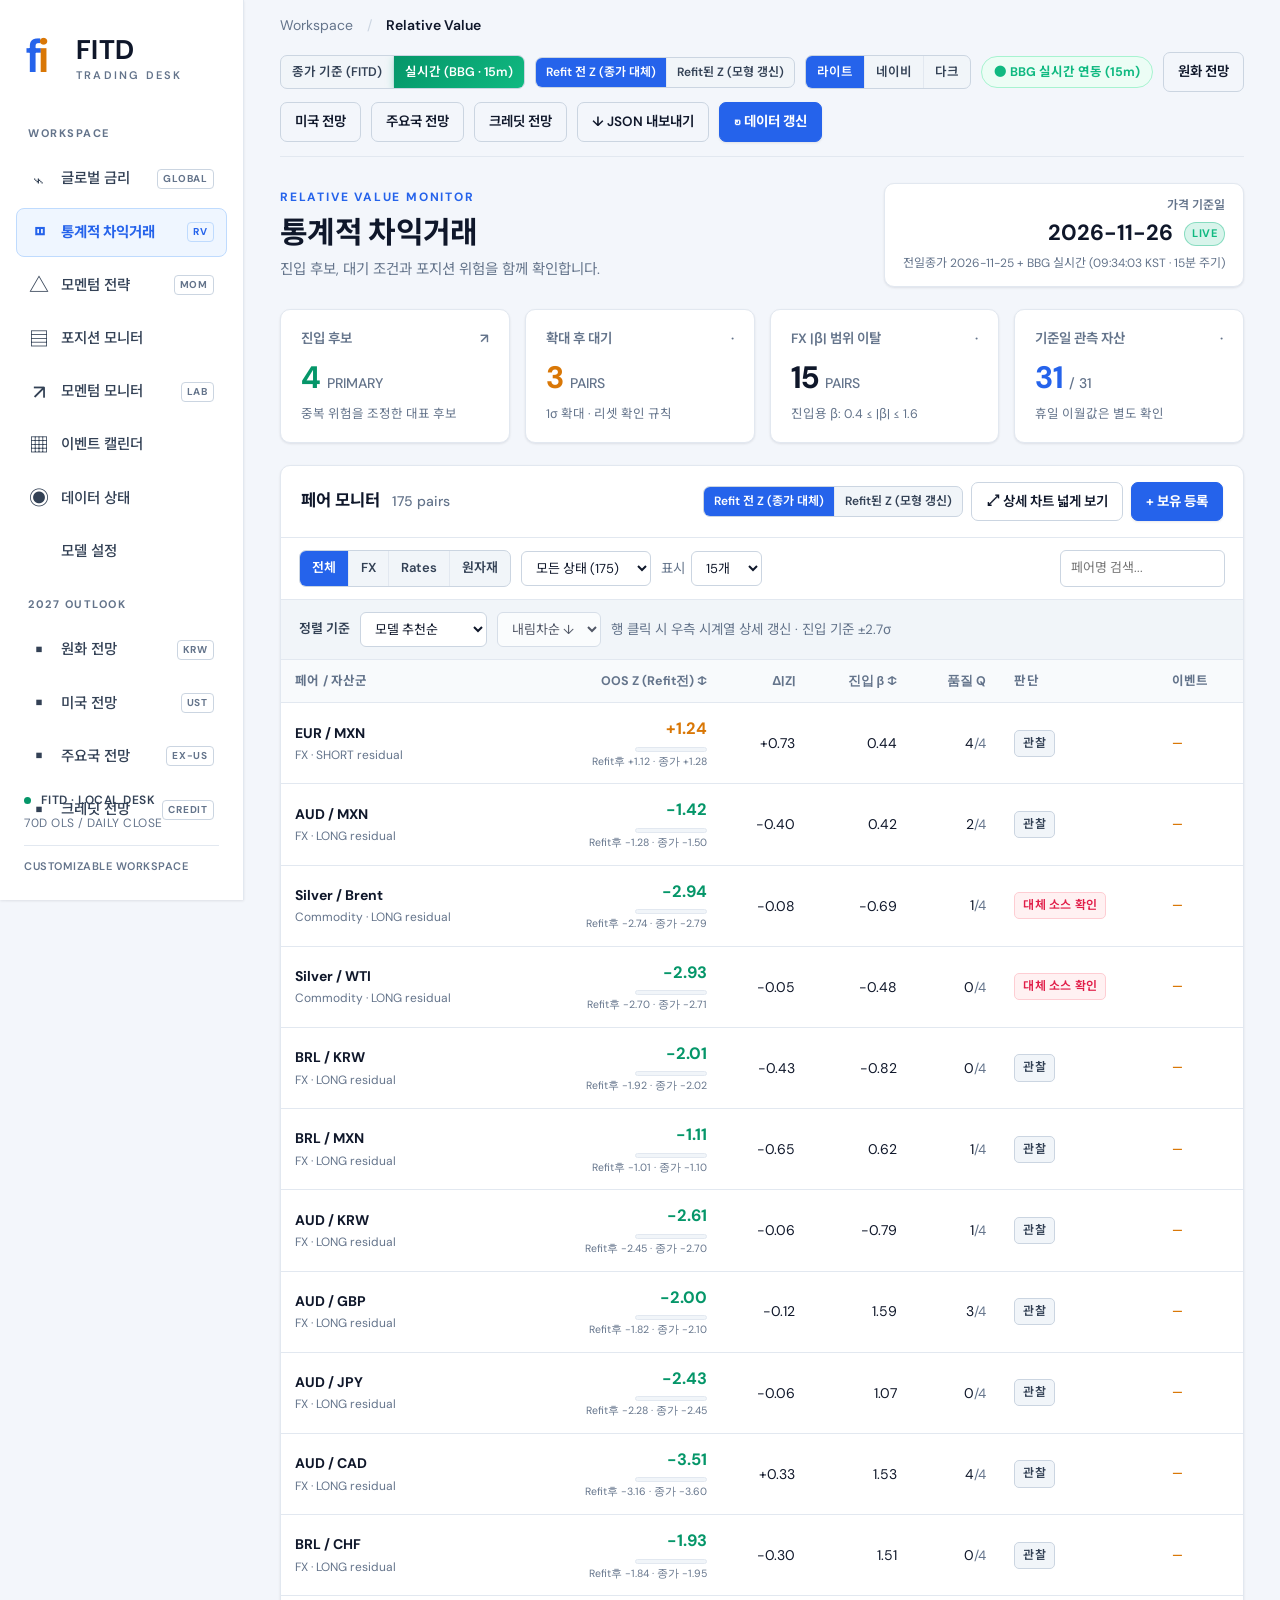
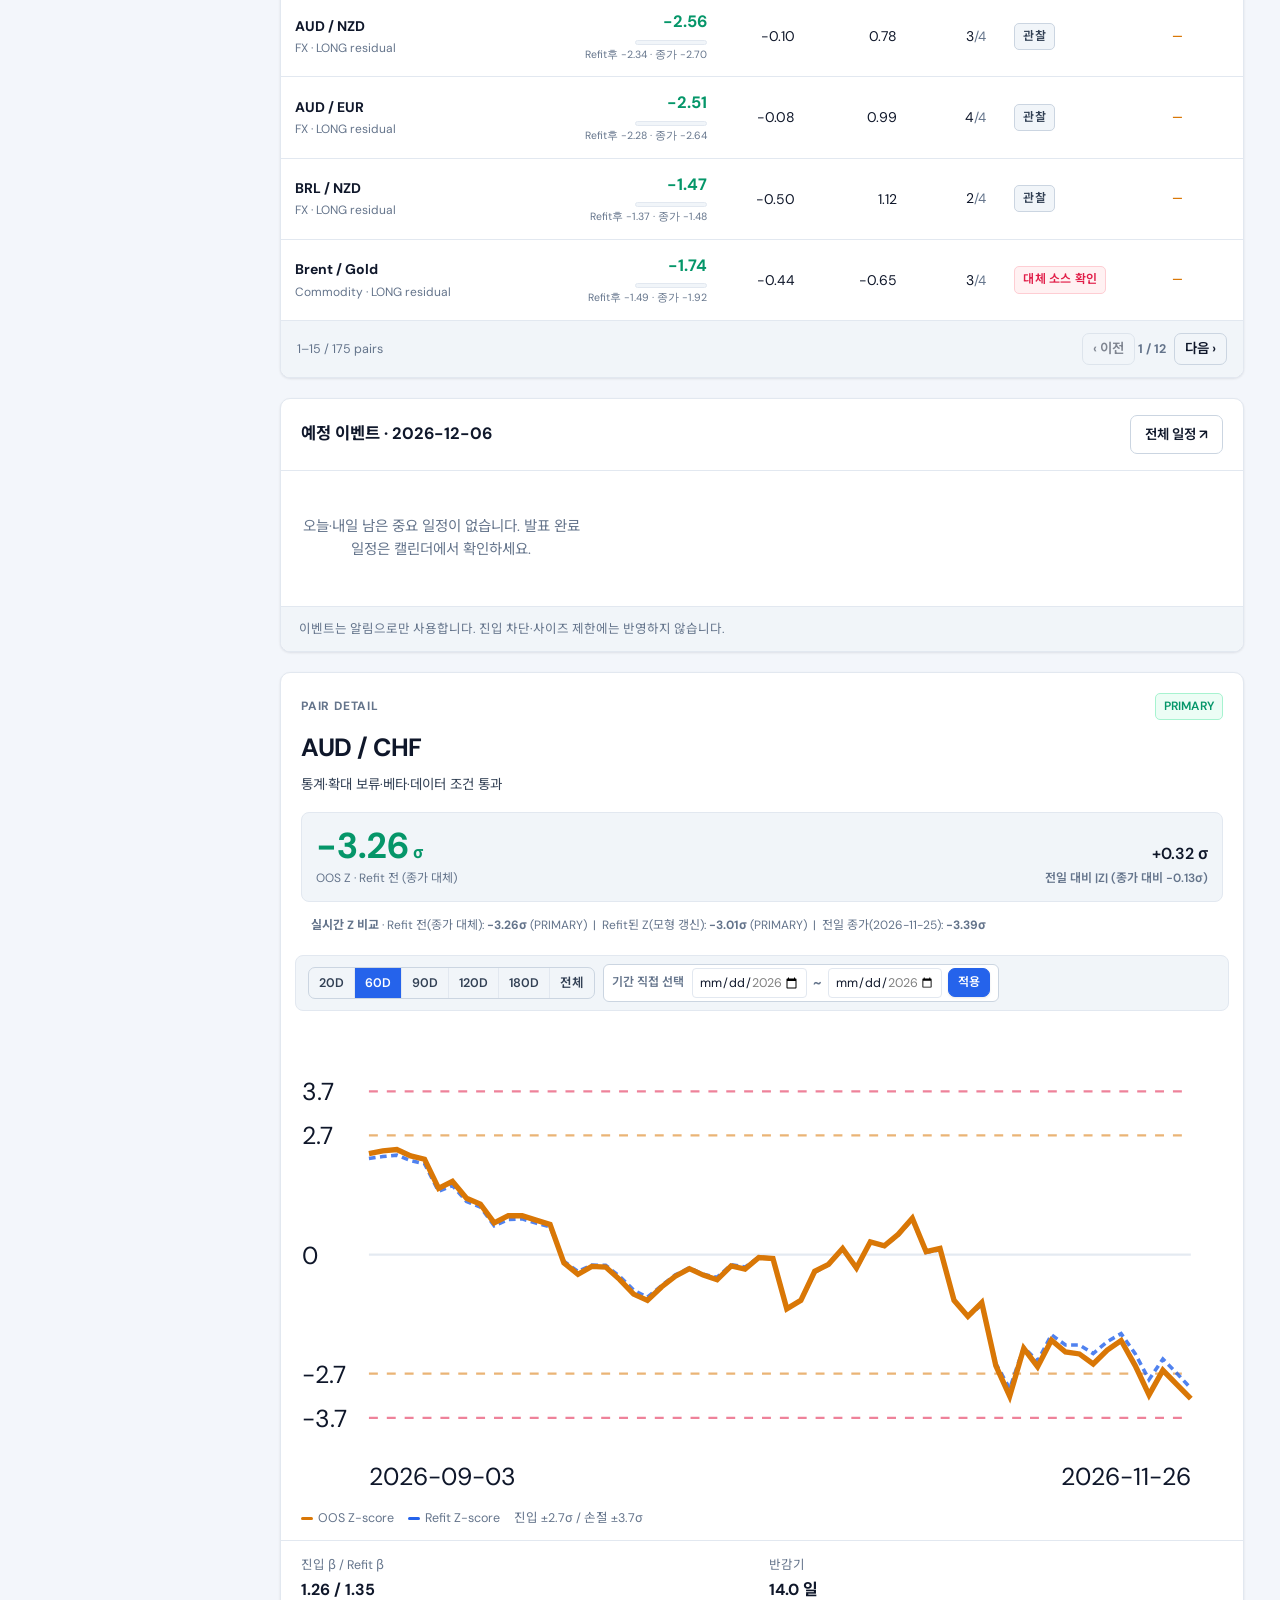
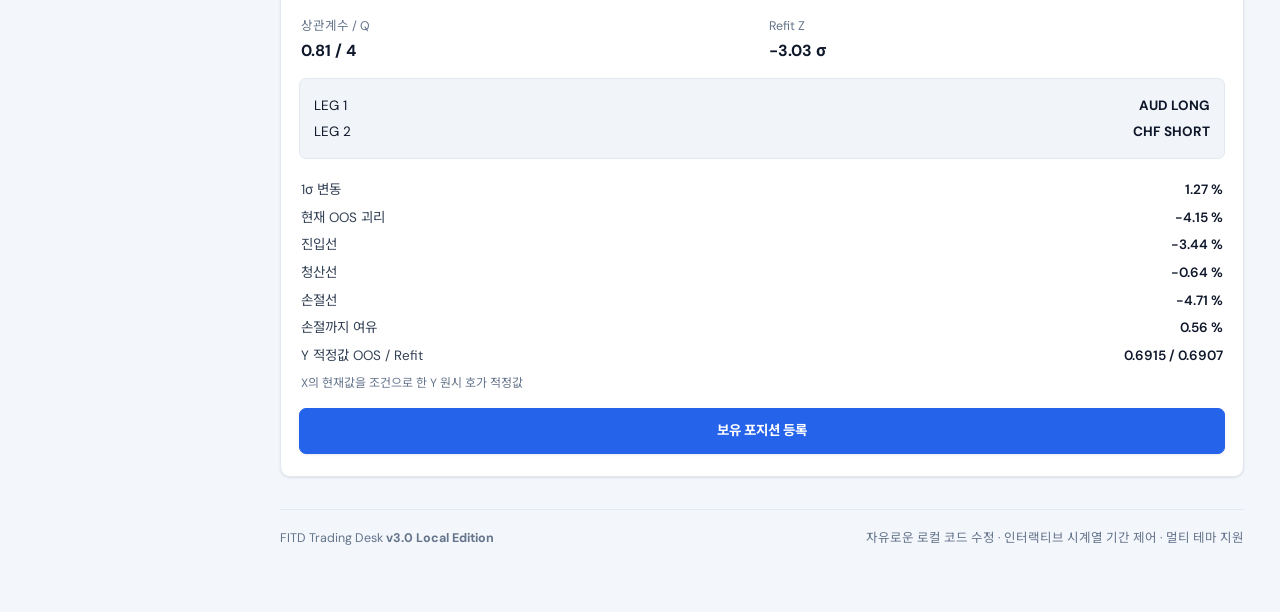
==== commit f623d5d0: "Auto-sync FITD Desk snapshot (2026-11-26 09:34:27 KST, 12 files updated)" ====
--- a/index.html
+++ b/index.html
@@ -219,6 +219,9 @@
           if (urlStr.indexOf('/api/recipe1-control') === 0) {
             return origFetch('./data/recipe1-control.json?' + ts, { cache: 'no-store' });
           }
+          if (urlStr.indexOf('/api/active-4e') === 0) {
+            return origFetch('./data/active-4e-' + modePref + '.json?' + ts, { cache: 'no-store' });
+          }
           if (urlStr.indexOf('/api/momentum-strategy') === 0) {
             return origFetch('./data/momentum-strategy.json?' + ts, { cache: 'no-store' });
           }
@@ -330,6 +333,6 @@
   <div id="toast" role="status"></div>
   <dialog id="position-dialog" aria-label="포지션 입력"></dialog>
 
-  <script type="module" src="./app.js?v=17"></script>
+  <script type="module" src="./app.js?v=20"></script>
 </body>
 </html>
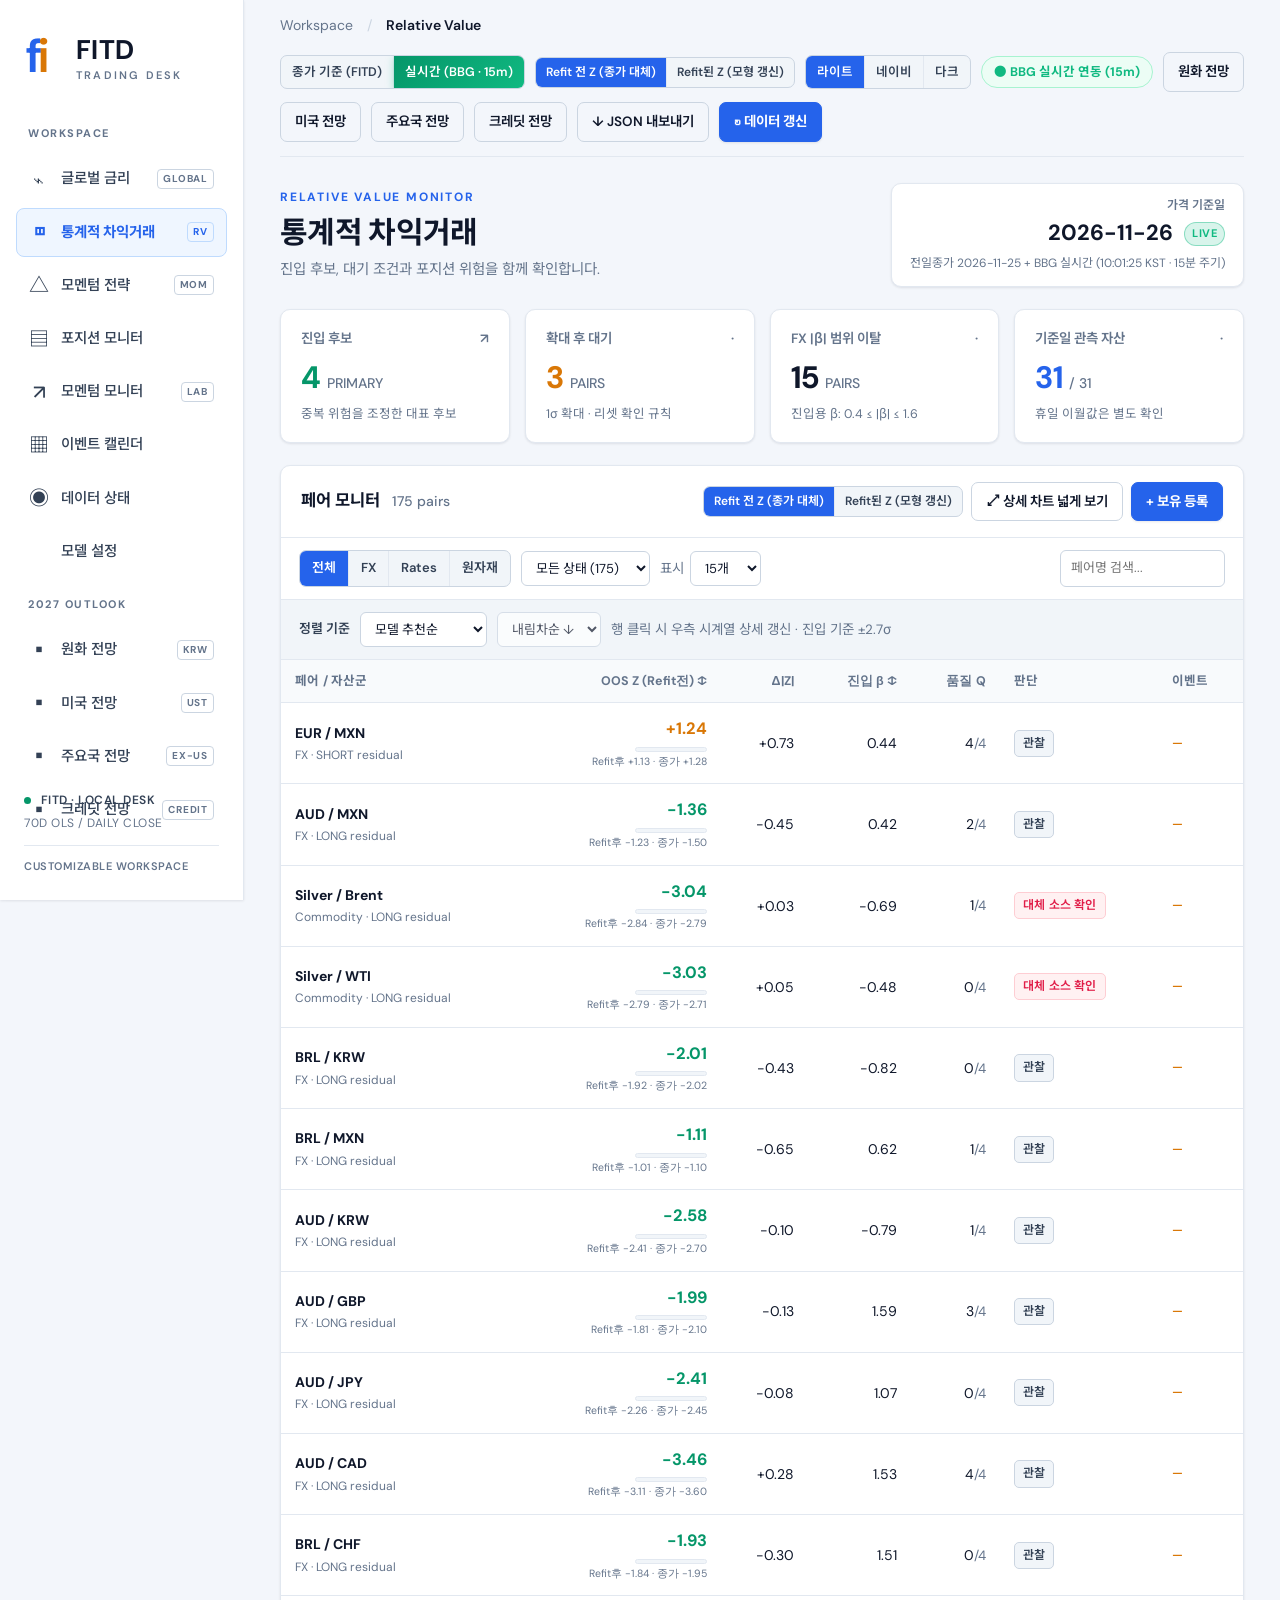
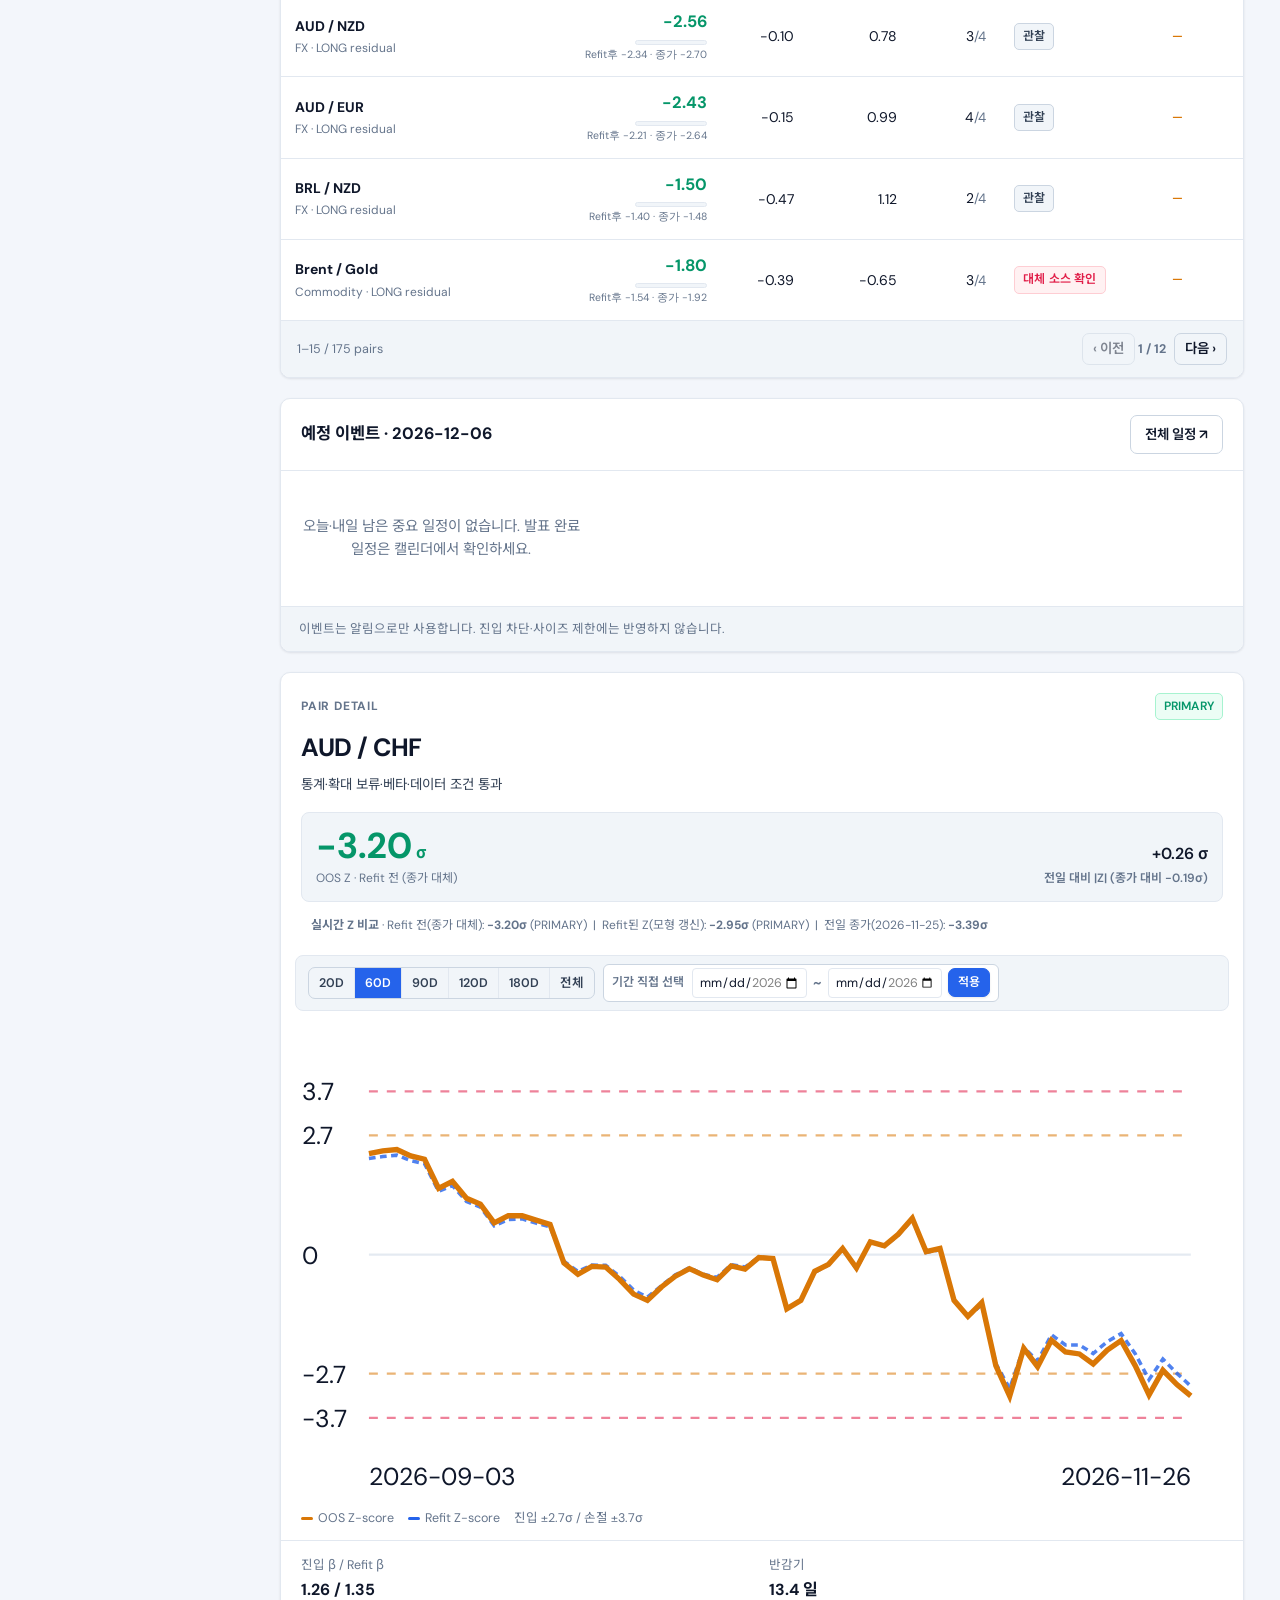
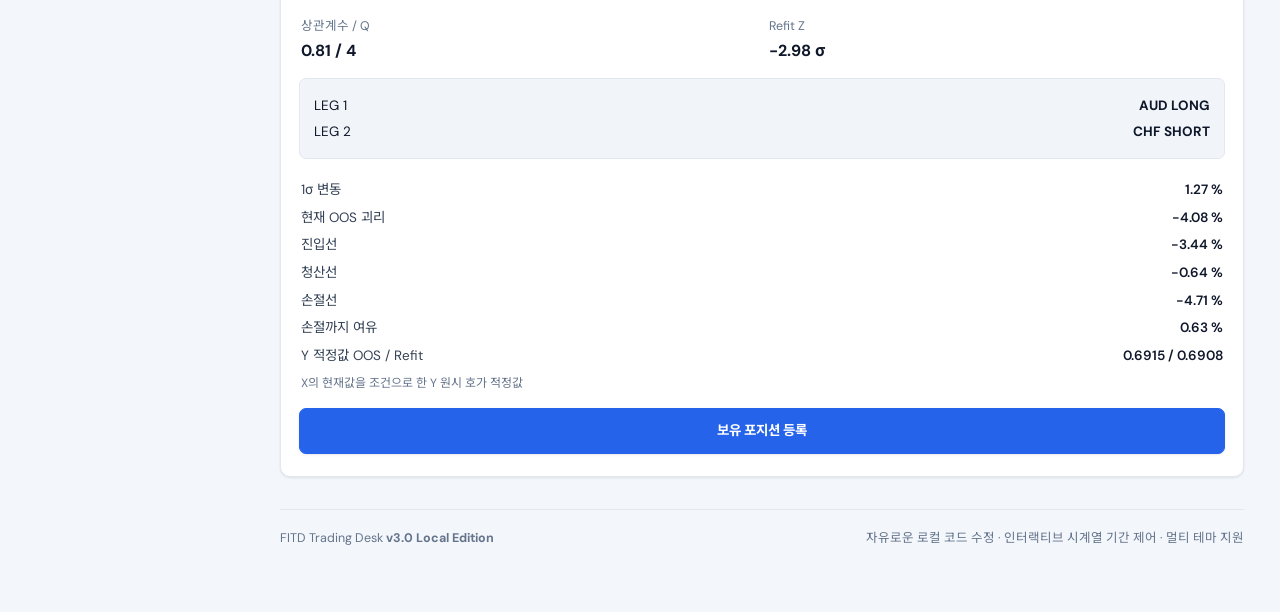
==== commit 2de92d25: "Auto-sync FITD Desk snapshot (2026-11-26 10:02:40 KST, 13 files updated)" ====
--- a/index.html
+++ b/index.html
@@ -333,6 +333,6 @@
   <div id="toast" role="status"></div>
   <dialog id="position-dialog" aria-label="포지션 입력"></dialog>
 
-  <script type="module" src="./app.js?v=20"></script>
+  <script type="module" src="./app.js?v=21"></script>
 </body>
 </html>
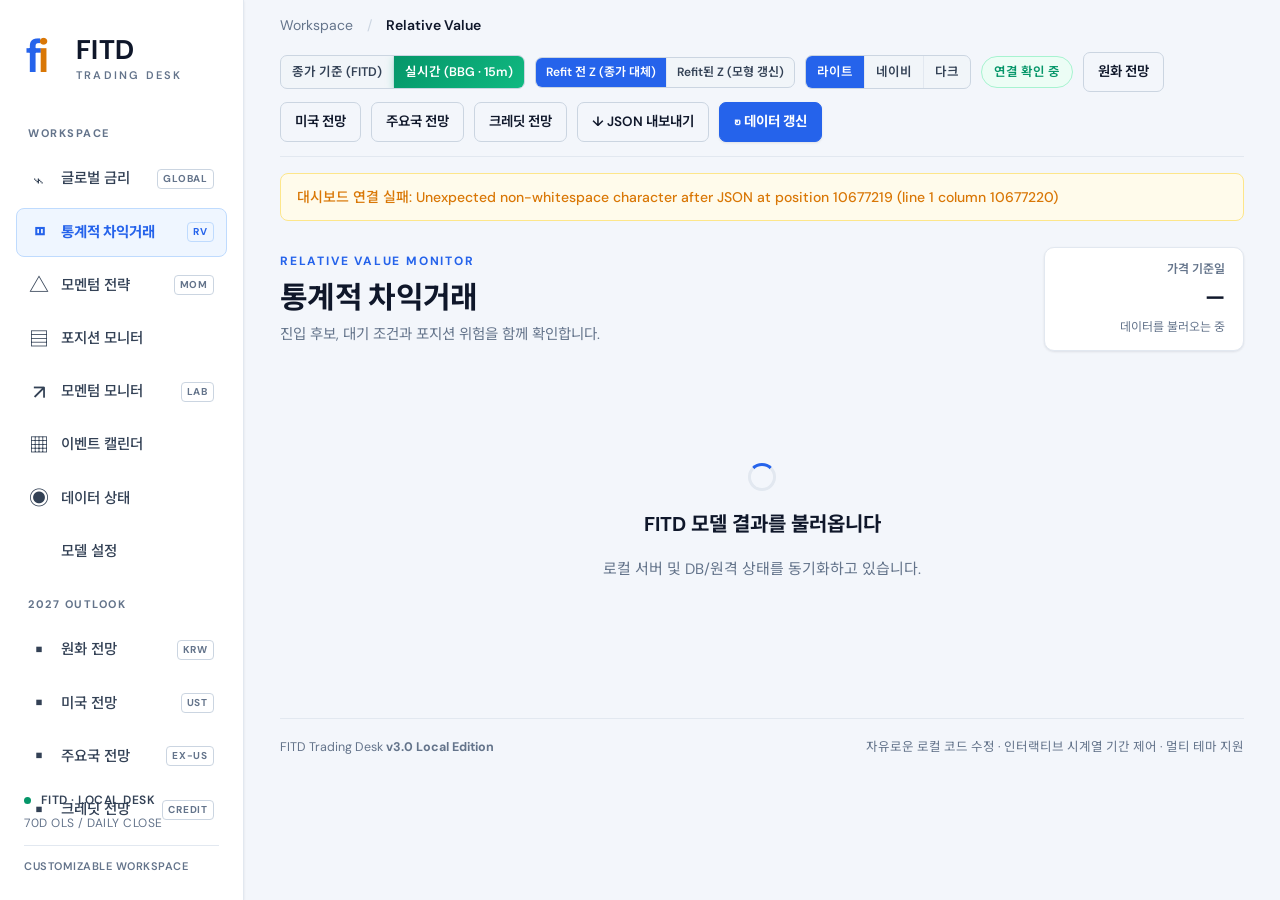
==== commit 53b1c8b9: "Auto-sync FITD Desk snapshot (2026-11-26 10:23:30 KST, 9 files updated)" ====
--- a/index.html
+++ b/index.html
@@ -333,6 +333,6 @@
   <div id="toast" role="status"></div>
   <dialog id="position-dialog" aria-label="포지션 입력"></dialog>
 
-  <script type="module" src="./app.js?v=21"></script>
+  <script type="module" src="./app.js?v=22"></script>
 </body>
 </html>
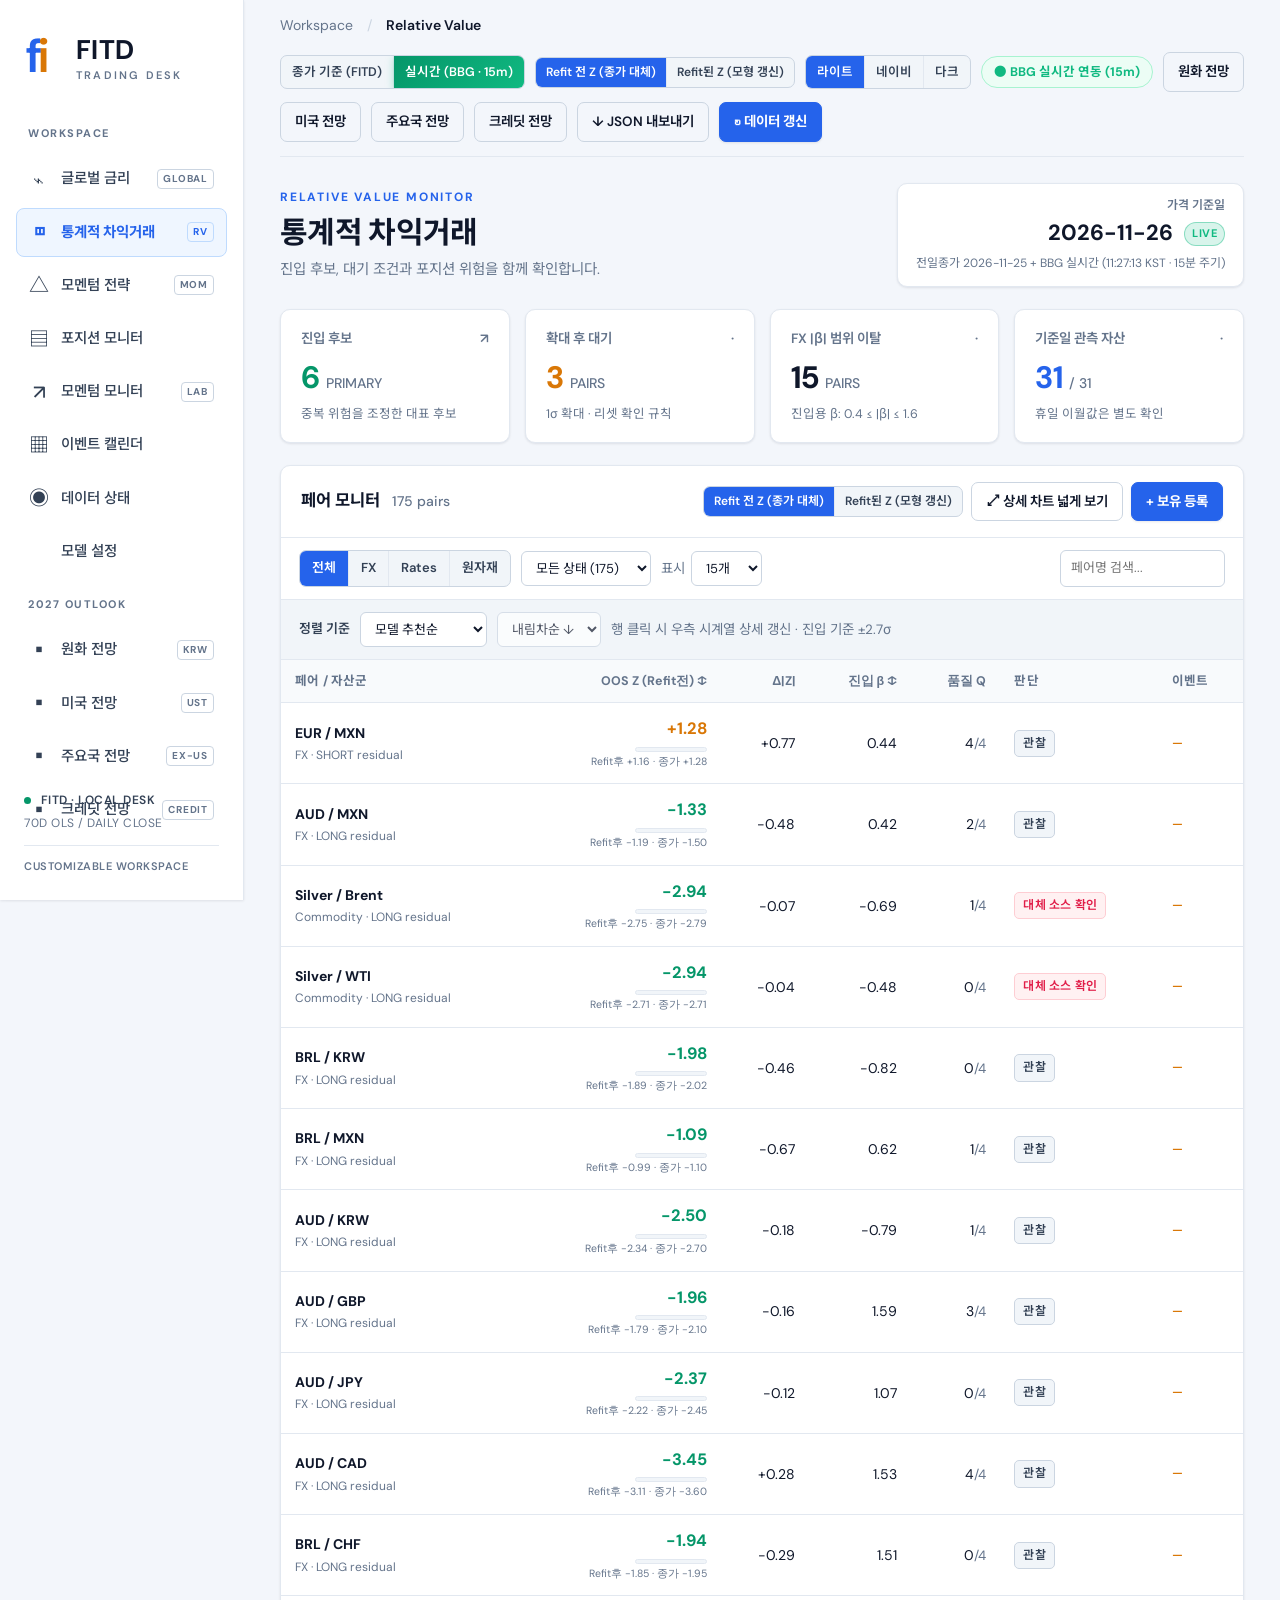
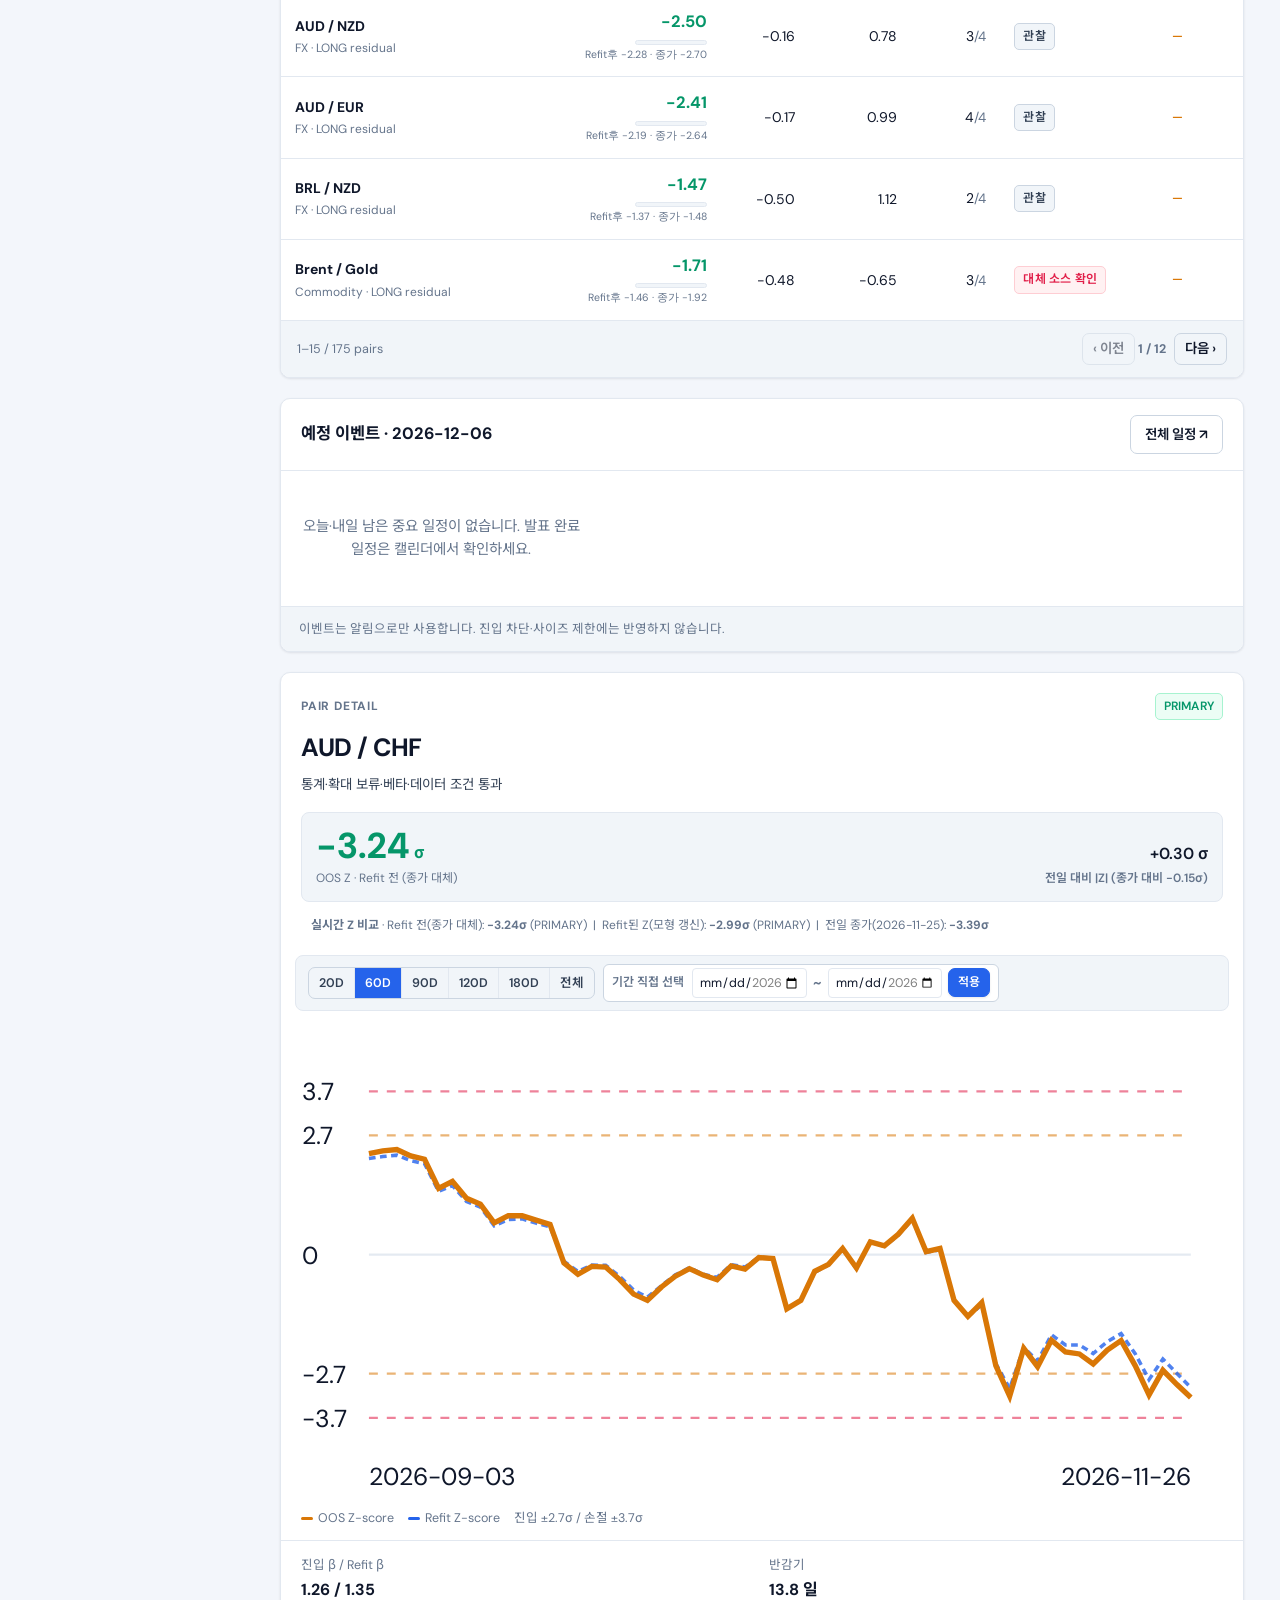
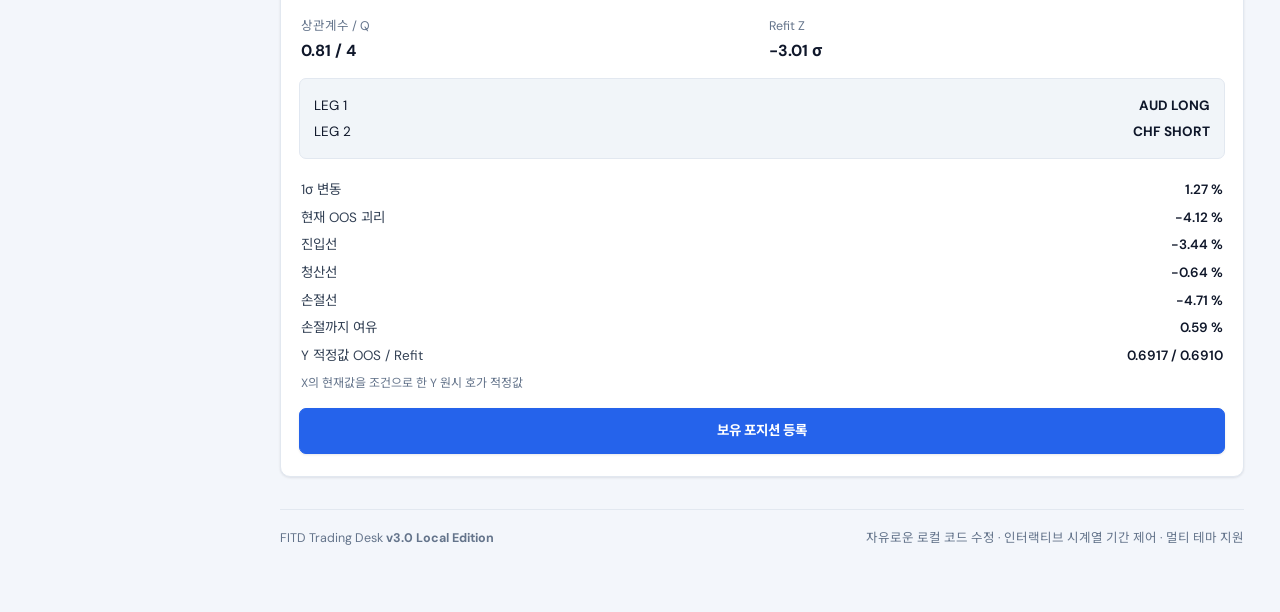
==== commit f9dc587c: "Auto-sync FITD Desk snapshot (2026-11-26 11:27:37 KST, 13 files updated)" ====
--- a/index.html
+++ b/index.html
@@ -333,6 +333,6 @@
   <div id="toast" role="status"></div>
   <dialog id="position-dialog" aria-label="포지션 입력"></dialog>
 
-  <script type="module" src="./app.js?v=22"></script>
+  <script type="module" src="./app.js?v=23"></script>
 </body>
 </html>
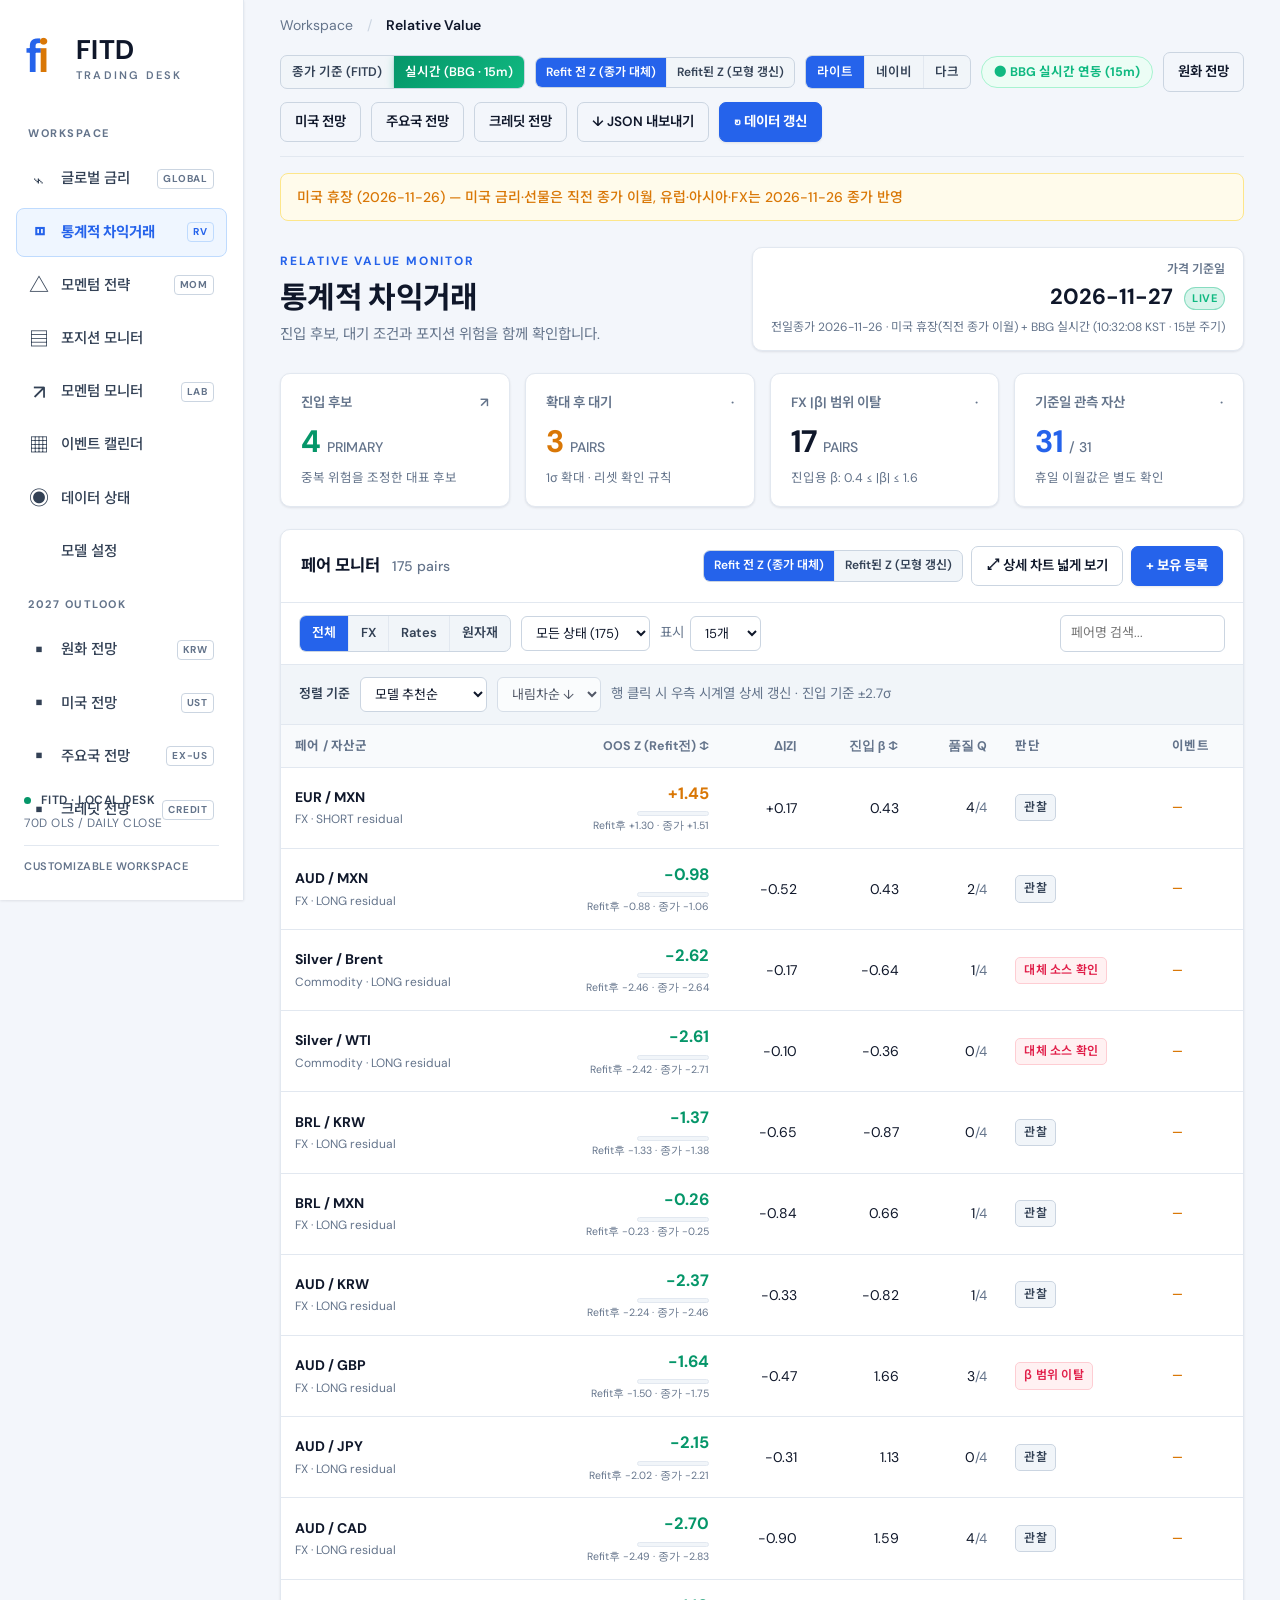
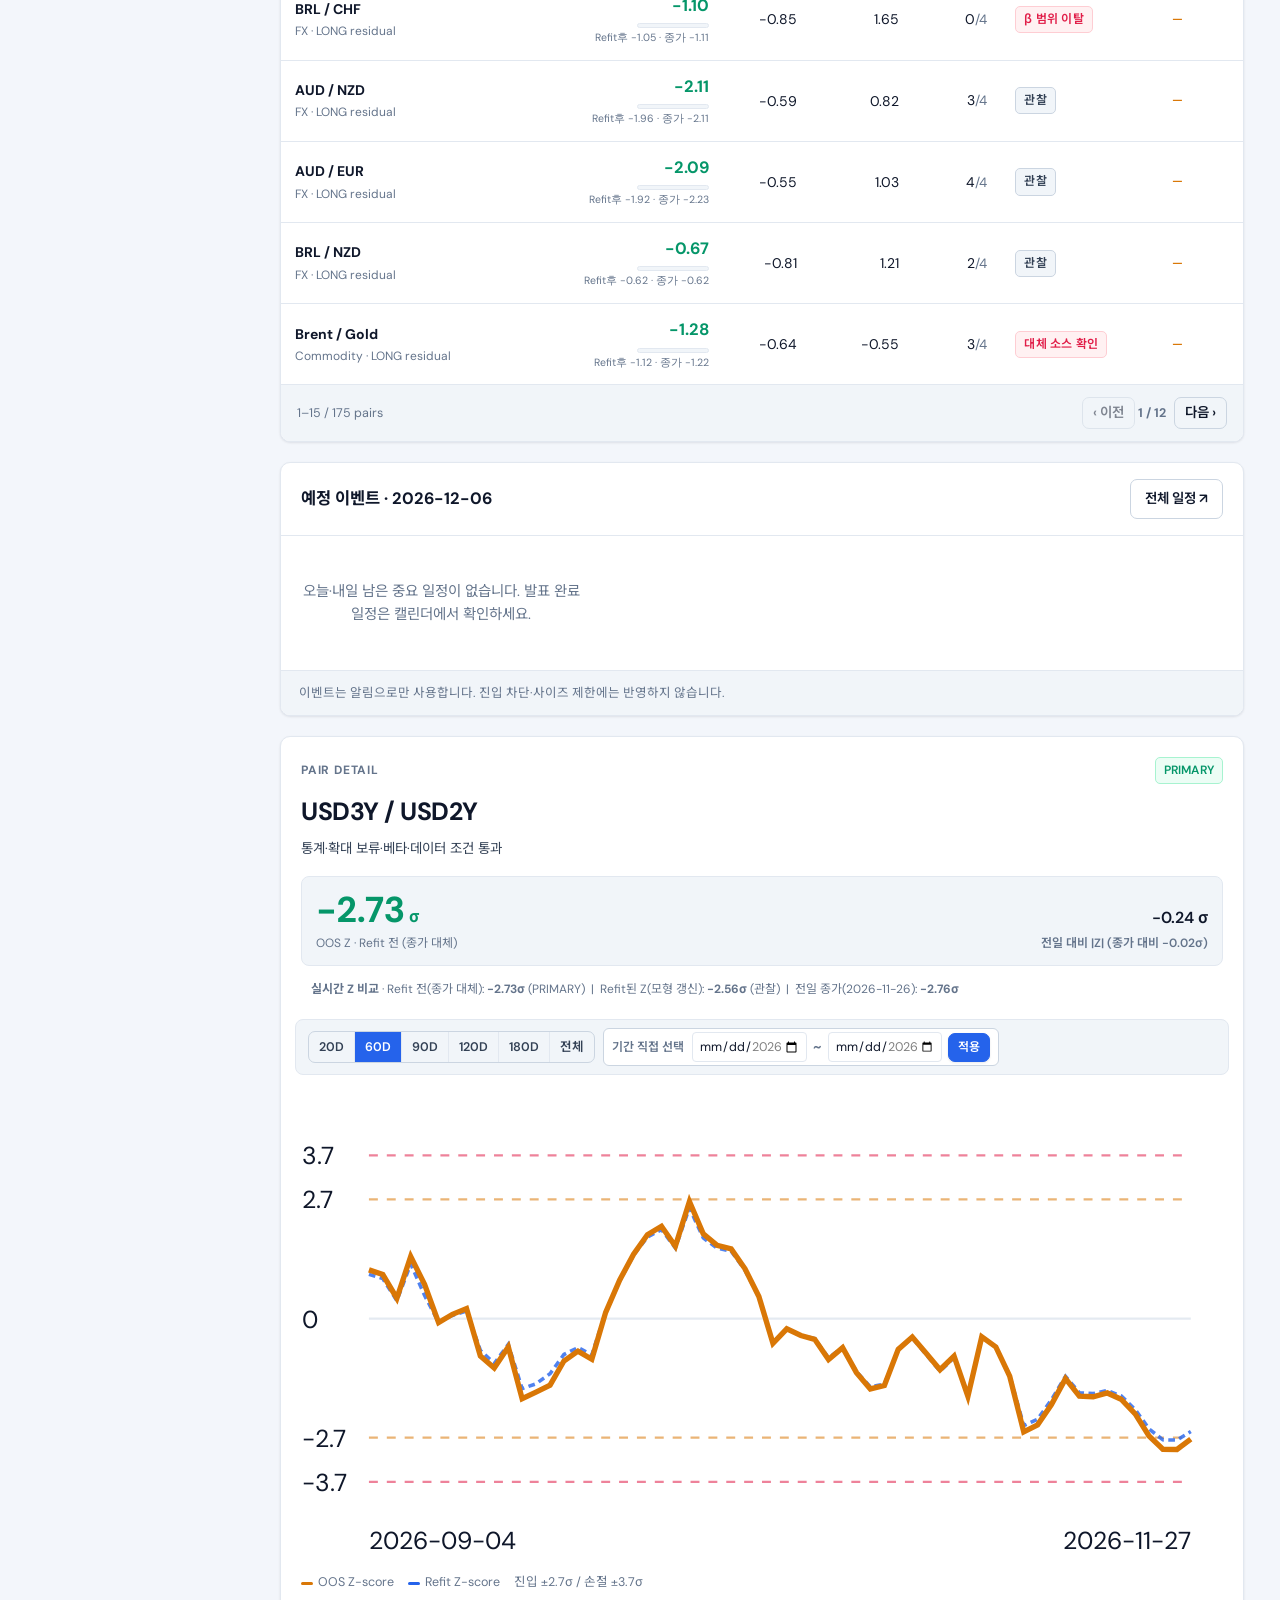
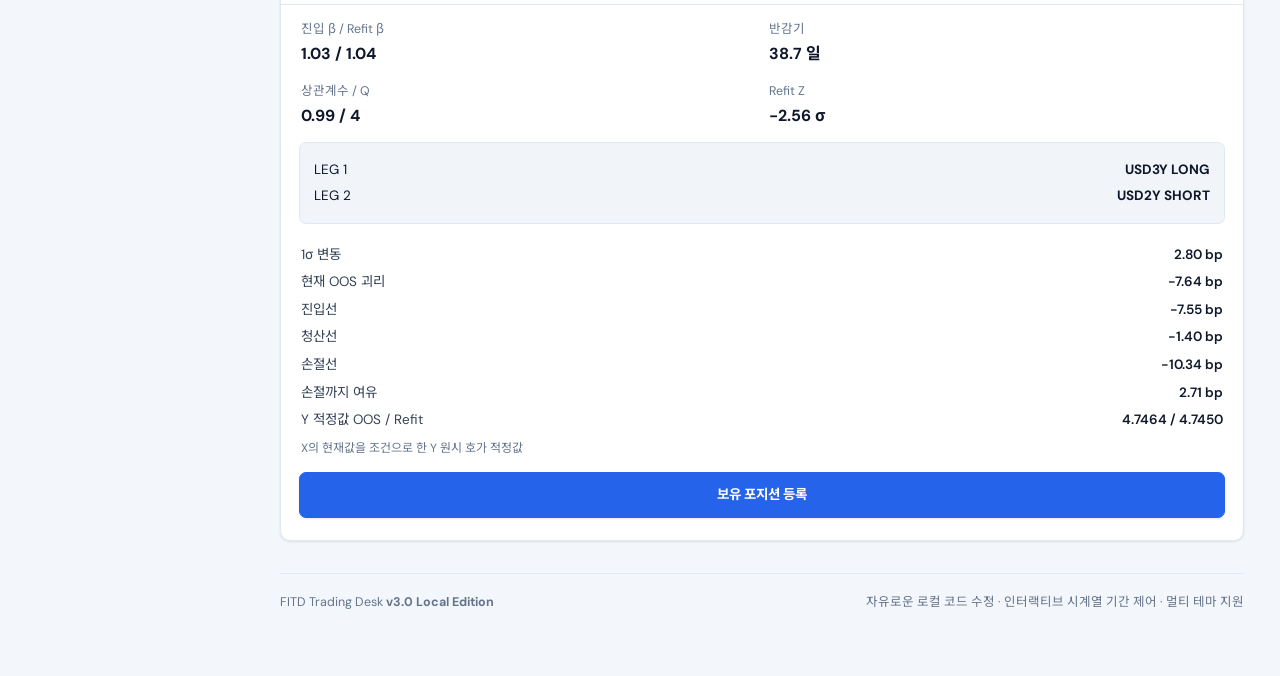
==== commit fc75b904: "Auto-sync FITD Desk snapshot (2026-11-27 10:33:31 KST, 13 files updated)" ====
--- a/index.html
+++ b/index.html
@@ -333,6 +333,6 @@
   <div id="toast" role="status"></div>
   <dialog id="position-dialog" aria-label="포지션 입력"></dialog>
 
-  <script type="module" src="./app.js?v=23"></script>
+  <script type="module" src="./app.js?v=24"></script>
 </body>
 </html>
